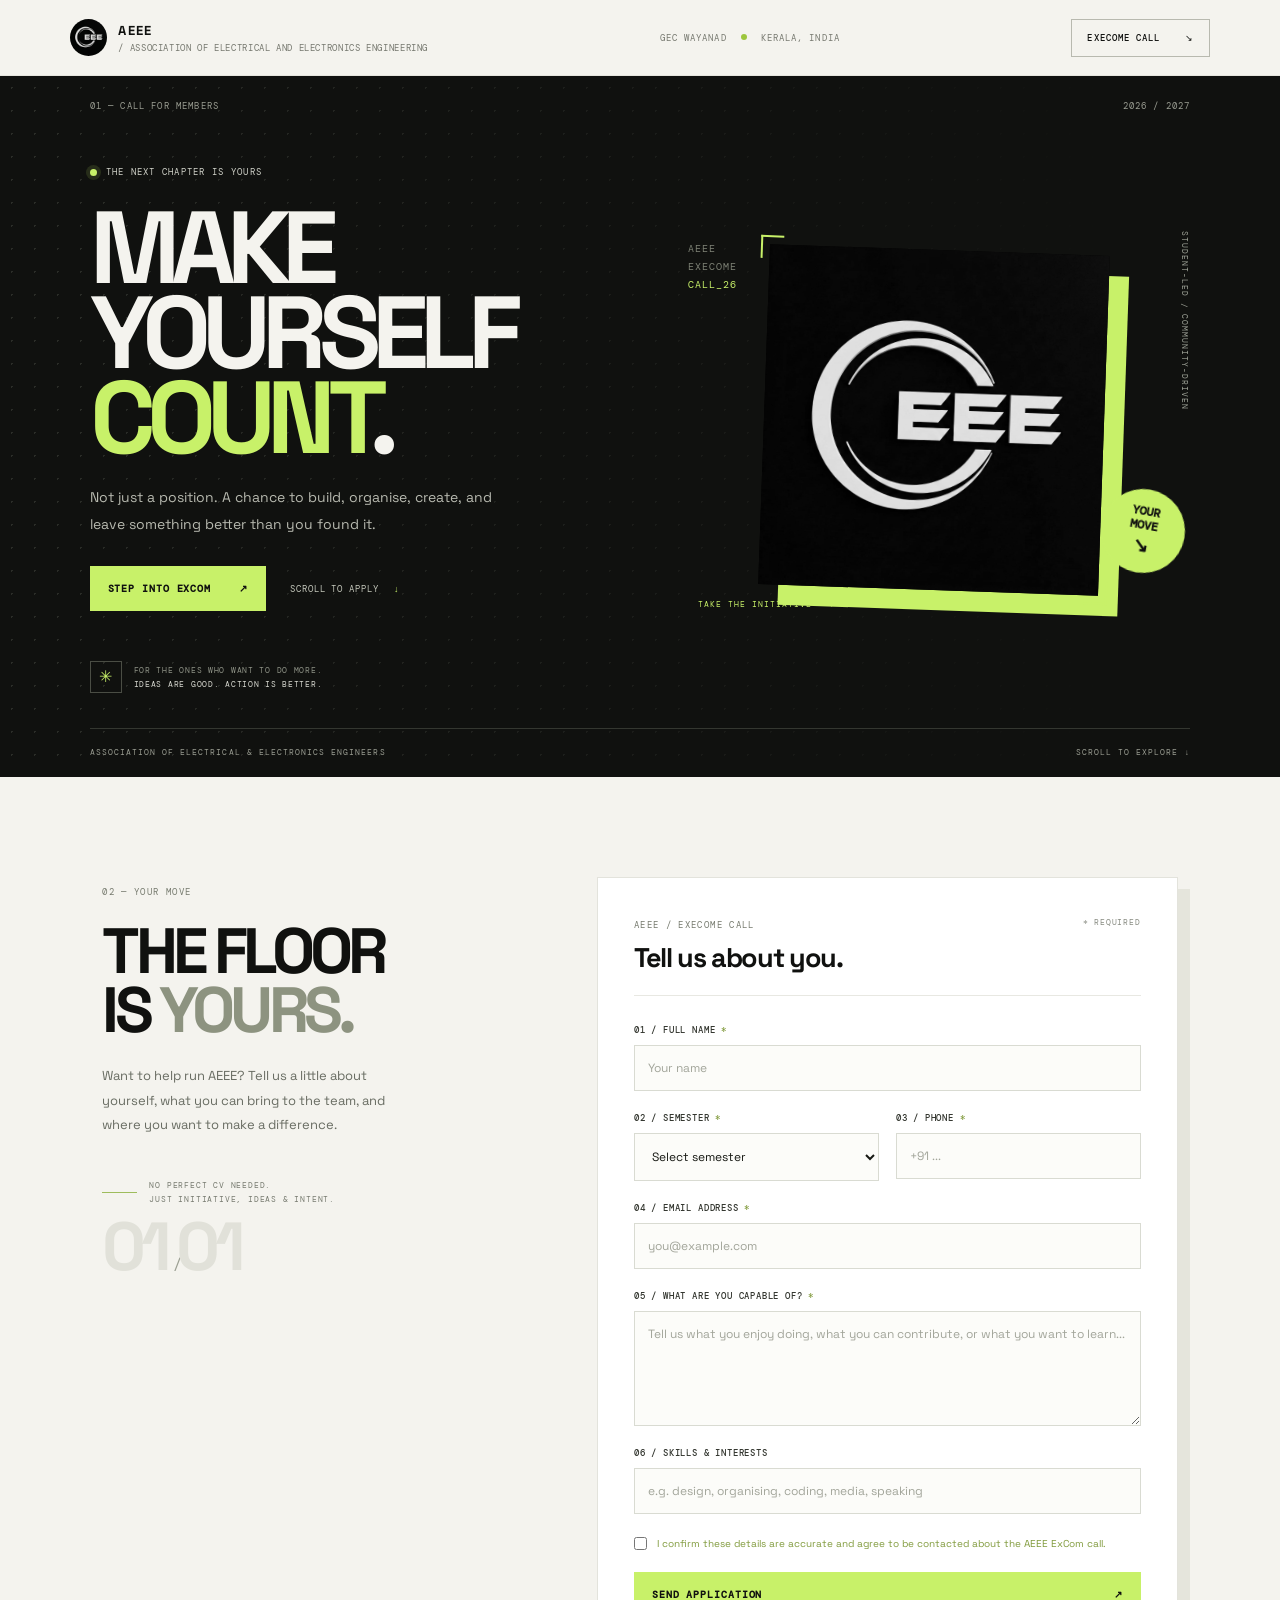
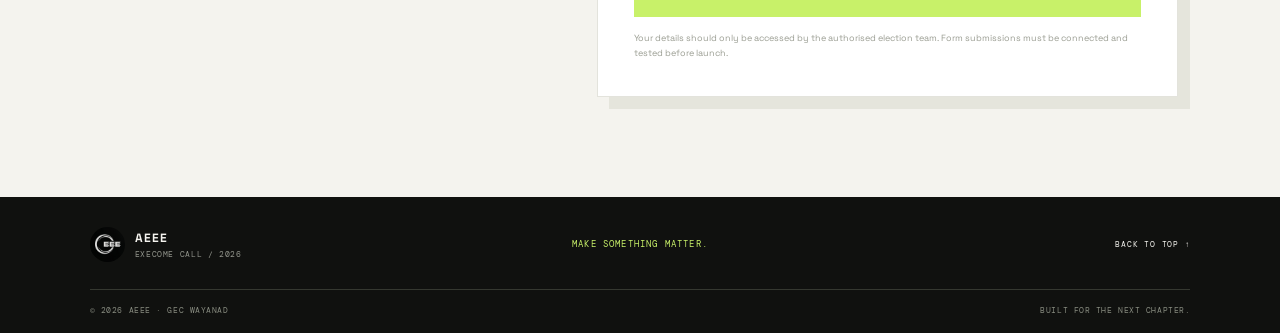
==== index.html @ 253f5965 "Update index.html" ====
<!DOCTYPE html>
<html lang="en">
<head>
  <meta charset="UTF-8">
  <meta name="viewport" content="width=device-width, initial-scale=1">
  <meta name="theme-color" content="#10110f">
  <meta name="description" content="AEEE ExCom Call — step forward, contribute, and help shape the student community.">
  <title>AEEE — Execome Call</title>
  <link rel="preconnect" href="https://fonts.googleapis.com">
  <link rel="preconnect" href="https://fonts.gstatic.com" crossorigin>
  <link href="https://fonts.googleapis.com/css2?family=DM+Mono:wght@400;500&family=Space+Grotesk:wght@400;500;600;700&display=swap" rel="stylesheet">
  <link rel="stylesheet" href="style.css">
</head>
<body>
  <header class="header">
    <a class="brand" href="#home" aria-label="AEEE home">
      <span class="brand-logo"><img src="aeee-logo.jpeg" alt="EEE association logo"></span>
      <span class="brand-name">AEEE<span> / ASSOCIATION OF ELECTRICAL AND ELECTRONICS ENGINEERING</span></span>
    </a>
    <div class="location">GEC WAYANAD <span class="location-dot"></span> KERALA, INDIA</div>
    <a class="header-link" href="#apply">EXECOME CALL <span>↘</span></a>
  </header>

  <main>
    <section class="hero" id="home">
      <div class="grid-texture"></div>
      <div class="hero-topline"><span>01 — CALL FOR MEMBERS</span><span>2026 / 2027</span></div>
      <div class="hero-layout">
        <div class="hero-copy">
          <p class="eyebrow"><span class="green-dot"></span> THE NEXT CHAPTER IS YOURS</p>
          <h1>MAKE<br>YOURSELF<br><span>COUNT<span class="period">.</span></span></h1>
          <p class="hero-description">Not just a position. A chance to build, organise, create, and leave something better than you found it.</p>
          <div class="hero-actions">
            <a class="button button-green" href="#apply">STEP INTO EXCOM <span>↗</span></a>
            <a class="scroll-link" href="#apply">SCROLL TO APPLY <span>↓</span></a>
          </div>
          <div class="hero-footnote"><span class="footnote-mark">✳</span><span>FOR THE ONES WHO WANT TO DO MORE.<br><b>IDEAS ARE GOOD. ACTION IS BETTER.</b></span></div>
        </div>
        <div class="hero-visual">
          <div class="visual-index">AEEE<br>EXECOME<br><span>CALL_26</span></div>
          <div class="logo-frame">
            <img src="aeee-logo.jpeg" alt="EEE association emblem">
            <div class="frame-corner corner-tl"></div><div class="frame-corner corner-br"></div>
          </div>
          <div class="orbit-label label-top">STUDENT-LED / COMMUNITY-DRIVEN</div>
          <div class="orbit-label label-bottom">TAKE THE INITIATIVE <span>↗</span></div>
          <div class="visual-sticker">YOUR<br>MOVE<span>↘</span></div>
        </div>
      </div>
      <div class="hero-bottomline"><span>ASSOCIATION OF ELECTRICAL & ELECTRONICS ENGINEERS</span><span>SCROLL TO EXPLORE ↓</span></div>
    </section>

    <section class="call-section" id="apply">
      <div class="form-intro">
        <p class="section-index">02 — YOUR MOVE</p>
        <h2>THE FLOOR<br>IS <span>YOURS.</span></h2>
        <p class="intro-text">Want to help run AEEE? Tell us a little about yourself, what you can bring to the team, and where you want to make a difference.</p>
        <div class="form-side-note"><span class="note-line"></span><span>NO PERFECT CV NEEDED.<br>JUST INITIATIVE, IDEAS & INTENT.</span></div>
        <div class="side-big-number">01<span>/</span>01</div>
      </div>

      <form class="application-form" id="applicationForm">
        <div class="form-header">
          <div><span class="form-kicker">AEEE / EXECOME CALL</span><h3>Tell us about you.</h3></div>
          <span class="form-required">* REQUIRED</span>
        </div>
        <label for="name">01 / FULL NAME <span>*</span></label>
        <input id="name" name="name" type="text" autocomplete="name" placeholder="Your name" maxlength="100" required>

        <div class="two-columns">
          <div>
            <label for="semester">02 / SEMESTER <span>*</span></label>
            <select id="semester" name="semester" required>
              <option value="">Select semester</option><option>S1</option><option>S3</option><option>S5</option><option>S7</option>
            </select>
          </div>
          <div>
            <label for="phone">03 / PHONE <span>*</span></label>
            <input id="phone" name="phone" type="tel" autocomplete="tel" placeholder="+91 ..." maxlength="20" required>
          </div>
        </div>

        <label for="email">04 / EMAIL ADDRESS <span>*</span></label>
        <input id="email" name="email" type="email" autocomplete="email" placeholder="you@example.com" maxlength="150" required>

        <label for="capable">05 / WHAT ARE YOU CAPABLE OF? <span>*</span></label>
        <textarea id="capable" name="capable" rows="4" maxlength="1200" placeholder="Tell us what you enjoy doing, what you can contribute, or what you want to learn..." required></textarea>

        <label for="skills">06 / SKILLS & INTERESTS</label>
        <input id="skills" name="skills" type="text" maxlength="300" placeholder="e.g. design, organising, coding, media, speaking">

        <label class="consent"><input type="checkbox" name="consent" required><span>I confirm these details are accurate and agree to be contacted about the AEEE ExCom call.</span></label>
        <button class="button button-green submit-button" type="submit">SEND APPLICATION <span>↗</span></button>
        <p class="form-status" id="formStatus" role="status" aria-live="polite"></p>
        <p class="privacy-note">Your details should only be accessed by the authorised election team. Form submissions must be connected and tested before launch.</p>
      </form>
    </section>
  </main>

  <footer class="footer">
    <a class="footer-brand" href="#home"><img src="aeee-logo.jpeg" alt=""><span>AEEE <small>EXECOME CALL / 2026</small></span></a>
    <span class="footer-message">MAKE SOMETHING MATTER.</span>
    <a class="back-top" href="#home">BACK TO TOP ↑</a>
    <div class="footer-bottom"><span>© <span id="year"></span> AEEE · GEC WAYANAD</span><span>BUILT FOR THE NEXT CHAPTER.</span></div>
  </footer>
  <script src="script.js"></script>
</body>
</html>
---- style.css ----
:root{--black:#10110f;--paper:#f4f3ee;--white:#fff;--green:#c8f169;--muted:#92958c;--line:#d8d8d0;--darkline:#343730;--font:"Space Grotesk",sans-serif;--mono:"DM Mono",monospace}*{box-sizing:border-box}html{scroll-behavior:smooth;scroll-padding-top:82px}body{margin:0;background:var(--paper);color:var(--black);font-family:var(--font);-webkit-font-smoothing:antialiased}a{color:inherit;text-decoration:none}.header{height:76px;padding:0 5.5%;display:flex;align-items:center;justify-content:space-between;background:var(--paper);border-bottom:1px solid #e6e5de;position:sticky;top:0;z-index:10}.brand{display:flex;align-items:center;gap:11px}.brand-logo{height:37px;width:37px;background:#050505;display:grid;place-items:center;overflow:hidden;border-radius:50%}.brand-logo img{width:100%;height:100%;object-fit:cover}.brand-name{font-weight:700;font-size:13px;letter-spacing:.09em}.brand-name span{font:9px var(--mono);color:#76786f;display:block;letter-spacing:.07em;margin-top:3px}.location,.header-link{font:9px var(--mono);letter-spacing:.12em}.location{color:#777970}.location-dot{display:inline-block;width:6px;height:6px;border-radius:50%;background:#9dc63d;margin:0 8px 1px}.header-link{padding:12px 15px;border:1px solid #b8b9af;font-weight:500}.header-link span{margin-left:18px}.hero{position:relative;overflow:hidden;background:var(--black);color:var(--paper);padding:24px 7% 0;min-height:690px}.grid-texture{position:absolute;inset:0;opacity:.18;pointer-events:none;background-image:radial-gradient(#a9b09e 1px,transparent 1px);background-size:23px 23px;mask-image:linear-gradient(90deg,black,transparent 88%)}.hero-topline,.hero-bottomline{position:relative;z-index:1;display:flex;justify-content:space-between;gap:20px;font:9px var(--mono);letter-spacing:.13em;color:#9a9d92}.hero-layout{max-width:1200px;margin:0 auto;display:grid;grid-template-columns:1.02fr .98fr;align-items:center;gap:5%;min-height:570px;position:relative;z-index:1}.hero-copy{padding:45px 0 35px}.eyebrow{font:9px var(--mono);letter-spacing:.14em;color:#d0d2c9;display:flex;align-items:center;gap:9px}.green-dot{width:7px;height:7px;border-radius:50%;background:var(--green);box-shadow:0 0 0 4px #c8f16920}.hero h1{font-size:clamp(58px,8vw,108px);line-height:.83;letter-spacing:-.085em;margin:27px 0 24px;font-weight:700}.hero h1>span{color:var(--green)}.period{color:var(--paper)}.hero-description{max-width:410px;color:#b7b9af;font-size:14px;line-height:1.9}.hero-actions{display:flex;align-items:center;gap:24px;flex-wrap:wrap;margin-top:29px}.button{font:700 10px var(--mono);letter-spacing:.09em;border:0;display:inline-flex;align-items:center;justify-content:space-between;gap:28px;padding:16px 18px;cursor:pointer;transition:transform .2s,background .2s}.button:hover{transform:translateY(-2px)}.button-green{background:var(--green);color:var(--black)}.button-green:hover{background:#d8ff83}.scroll-link{font:9px var(--mono);letter-spacing:.1em;color:#c4c7bb}.scroll-link span{margin-left:9px;color:var(--green)}.hero-footnote{display:flex;align-items:center;gap:12px;margin-top:50px;color:#8e9286;font:8px/1.8 var(--mono);letter-spacing:.09em}.hero-footnote b{color:#d8d9d1;font-weight:400}.footnote-mark{width:32px;height:32px;border:1px solid #4a4d44;display:grid;place-items:center;color:var(--green);font-size:16px}.hero-visual{height:450px;position:relative;display:grid;place-items:center}.logo-frame{width:min(340px,80%);aspect-ratio:1;background:#000;position:relative;box-shadow:20px 20px 0 #c8f169;transform:rotate(2deg);z-index:1}.logo-frame img{width:100%;height:100%;object-fit:cover;display:block;filter:grayscale(1)}.frame-corner{position:absolute;width:23px;height:23px;border-color:var(--green);border-style:solid}.corner-tl{top:-9px;left:-9px;border-width:2px 0 0 2px}.corner-br{bottom:-9px;right:-9px;border-width:0 2px 2px 0}.visual-index{position:absolute;left:2%;top:10%;font:10px/1.8 var(--mono);letter-spacing:.1em;color:#7d8175;z-index:2}.visual-index span{color:var(--green)}.orbit-label{position:absolute;font:8px var(--mono);letter-spacing:.12em;color:#9ca095}.label-top{top:8%;right:0;writing-mode:vertical-rl}.label-bottom{bottom:8%;left:4%;color:var(--green)}.label-bottom span{margin-left:12px}.visual-sticker{position:absolute;right:1%;bottom:16%;height:84px;width:84px;background:var(--green);color:var(--black);border-radius:50%;display:flex;flex-direction:column;align-items:center;justify-content:center;font:700 12px/1.2 var(--mono);transform:rotate(10deg);z-index:3}.visual-sticker span{font-size:19px;margin-top:3px}.hero-bottomline{padding:18px 0 20px;border-top:1px solid #343730;font-size:8px}.call-section{background:var(--paper);padding:100px 8%;display:grid;grid-template-columns:.8fr 1.2fr;gap:10%;align-items:start;position:relative}.form-intro{position:sticky;top:115px;min-height:400px}.section-index,.form-kicker{font:9px var(--mono);letter-spacing:.15em;color:#767a6e}.form-intro h2{font-size:clamp(45px,5vw,68px);line-height:.92;letter-spacing:-.075em;margin:24px 0}.form-intro h2 span{color:#8d9380}.intro-text{font-size:13px;line-height:1.9;color:#686c62;max-width:320px}.form-side-note{display:flex;gap:12px;align-items:center;margin-top:40px;font:8px/1.8 var(--mono);letter-spacing:.1em;color:#777b70}.note-line{height:1px;width:35px;background:#9ebc5c}.side-big-number{position:absolute;bottom:0;left:0;font:700 68px/.9 var(--font);letter-spacing:-.08em;color:#e1e1d9}.side-big-number span{font:15px var(--mono);color:#9ca093;margin-left:6px}.application-form{background:#fff;border:1px solid #e3e3dc;padding:34px 36px;box-shadow:12px 12px 0 #e5e5dc}.form-header{display:flex;align-items:start;justify-content:space-between;margin-bottom:28px;padding-bottom:20px;border-bottom:1px solid #e8e8e2}.form-header h3{font-size:27px;letter-spacing:-.05em;margin:7px 0 0}.form-required{font:8px var(--mono);letter-spacing:.1em;color:#878a80;margin-top:5px}.application-form label{display:block;font:9px var(--mono);letter-spacing:.09em;font-weight:500;margin:0 0 9px;color:#33362f}.application-form label>span{color:#809a3c}.application-form input:not([type=checkbox]),.application-form select,.application-form textarea{display:block;width:100%;margin:8px 0 21px;border:1px solid #d9dbd2;border-radius:0;background:#fcfcf9;color:#171914;font:12px var(--font);padding:14px 13px;outline:none;transition:border .2s,box-shadow .2s}.application-form input:focus,.application-form select:focus,.application-form textarea:focus{border-color:#8da94a;box-shadow:3px 3px 0 #dff1b2}.application-form input::placeholder,.application-form textarea::placeholder{color:#a2a59a}.application-form textarea{resize:vertical;min-height:115px}.two-columns{display:grid;grid-template-columns:1fr 1fr;gap:17px}.consent{display:flex!important;align-items:flex-start;gap:10px;font:10px/1.7 var(--font)!important;letter-spacing:0!important;color:#71756b!important;margin:3px 0 20px!important}.consent input{margin:2px 0 0;accent-color:#7e9e37}.submit-button{width:100%;margin-top:0}.form-status{font-size:12px;margin:12px 0 0}.form-status.error{color:#b42318}.form-status.success{color:#18734b}.privacy-note{font-size:9px;line-height:1.7;color:#9a9d92;margin:14px 0 0}.footer{background:#10110f;color:#f4f3ee;padding:30px 7% 18px;display:grid;grid-template-columns:1fr 1fr 1fr;align-items:center;gap:20px}.footer-brand{display:flex;align-items:center;gap:10px;font-weight:700;letter-spacing:.1em;font-size:12px}.footer-brand img{width:35px;height:35px;object-fit:cover;border-radius:50%}.footer-brand small{display:block;font:8px var(--mono);color:#92958c;letter-spacing:.08em;margin-top:3px}.footer-message{text-align:center;font:9px var(--mono);letter-spacing:.13em;color:var(--green)}.back-top{text-align:right;font:8px var(--mono);letter-spacing:.1em}.footer-bottom{grid-column:1/-1;border-top:1px solid #353830;padding-top:15px;margin-top:7px;display:flex;justify-content:space-between;font:8px var(--mono);letter-spacing:.07em;color:#888c80}
@media(max-width:850px){.hero{padding-left:5%;padding-right:5%}.hero-layout{gap:2%}.hero-side{right:5%}.call-section{padding:75px 5%;gap:5%}.application-form{padding:27px 24px}.hero h1{font-size:clamp(56px,8vw,85px)}}
@media(max-width:620px){.header{height:66px;padding:0 5%}.brand-logo{height:32px;width:32px}.brand-name{font-size:11px}.brand-name span{font-size:7px}.location{display:none}.header-link{font-size:8px;padding:10px}.hero{padding:22px 6% 0;min-height:auto}.hero-topline{font-size:8px}.hero-layout{display:flex;flex-direction:column;align-items:stretch;gap:0;min-height:auto}.hero-copy{padding:65px 0 15px}.hero h1{font-size:clamp(57px,17vw,86px);margin:25px 0 20px}.hero-description{font-size:13px;max-width:95%}.hero-actions{gap:16px}.hero-footnote{margin-top:30px}.hero-visual{height:330px;margin:10px 0 20px}.logo-frame{width:235px}.visual-index{left:4%;top:4%}.label-top{right:2%;top:4%}.label-bottom{left:4%;bottom:3%}.visual-sticker{width:70px;height:70px;right:2%;bottom:10%;font-size:10px}.hero-bottomline{font-size:7px;line-height:1.7}.hero-bottomline span:first-child{max-width:65%}.hero-bottomline span:last-child{white-space:nowrap}.call-section{display:block;padding:65px 6%}.form-intro{position:relative;top:auto;min-height:0;padding-bottom:35px}.form-intro h2{font-size:55px}.intro-text{max-width:440px}.form-side-note{margin-top:25px}.side-big-number{display:none}.application-form{padding:25px 18px;box-shadow:7px 7px 0 #e5e5dc}.form-header h3{font-size:23px}.two-columns{grid-template-columns:1fr;gap:0}.footer{padding:25px 6% 16px;grid-template-columns:1fr 1fr}.footer-message{grid-column:1/-1;grid-row:2;text-align:left}.back-top{grid-column:2;grid-row:1}.footer-bottom{flex-direction:column;gap:8px}.button{font-size:9px;gap:18px;padding:15px}}
@media(prefers-reduced-motion:reduce){html{scroll-behavior:auto}*,*::before,*::after{transition:none!important}}
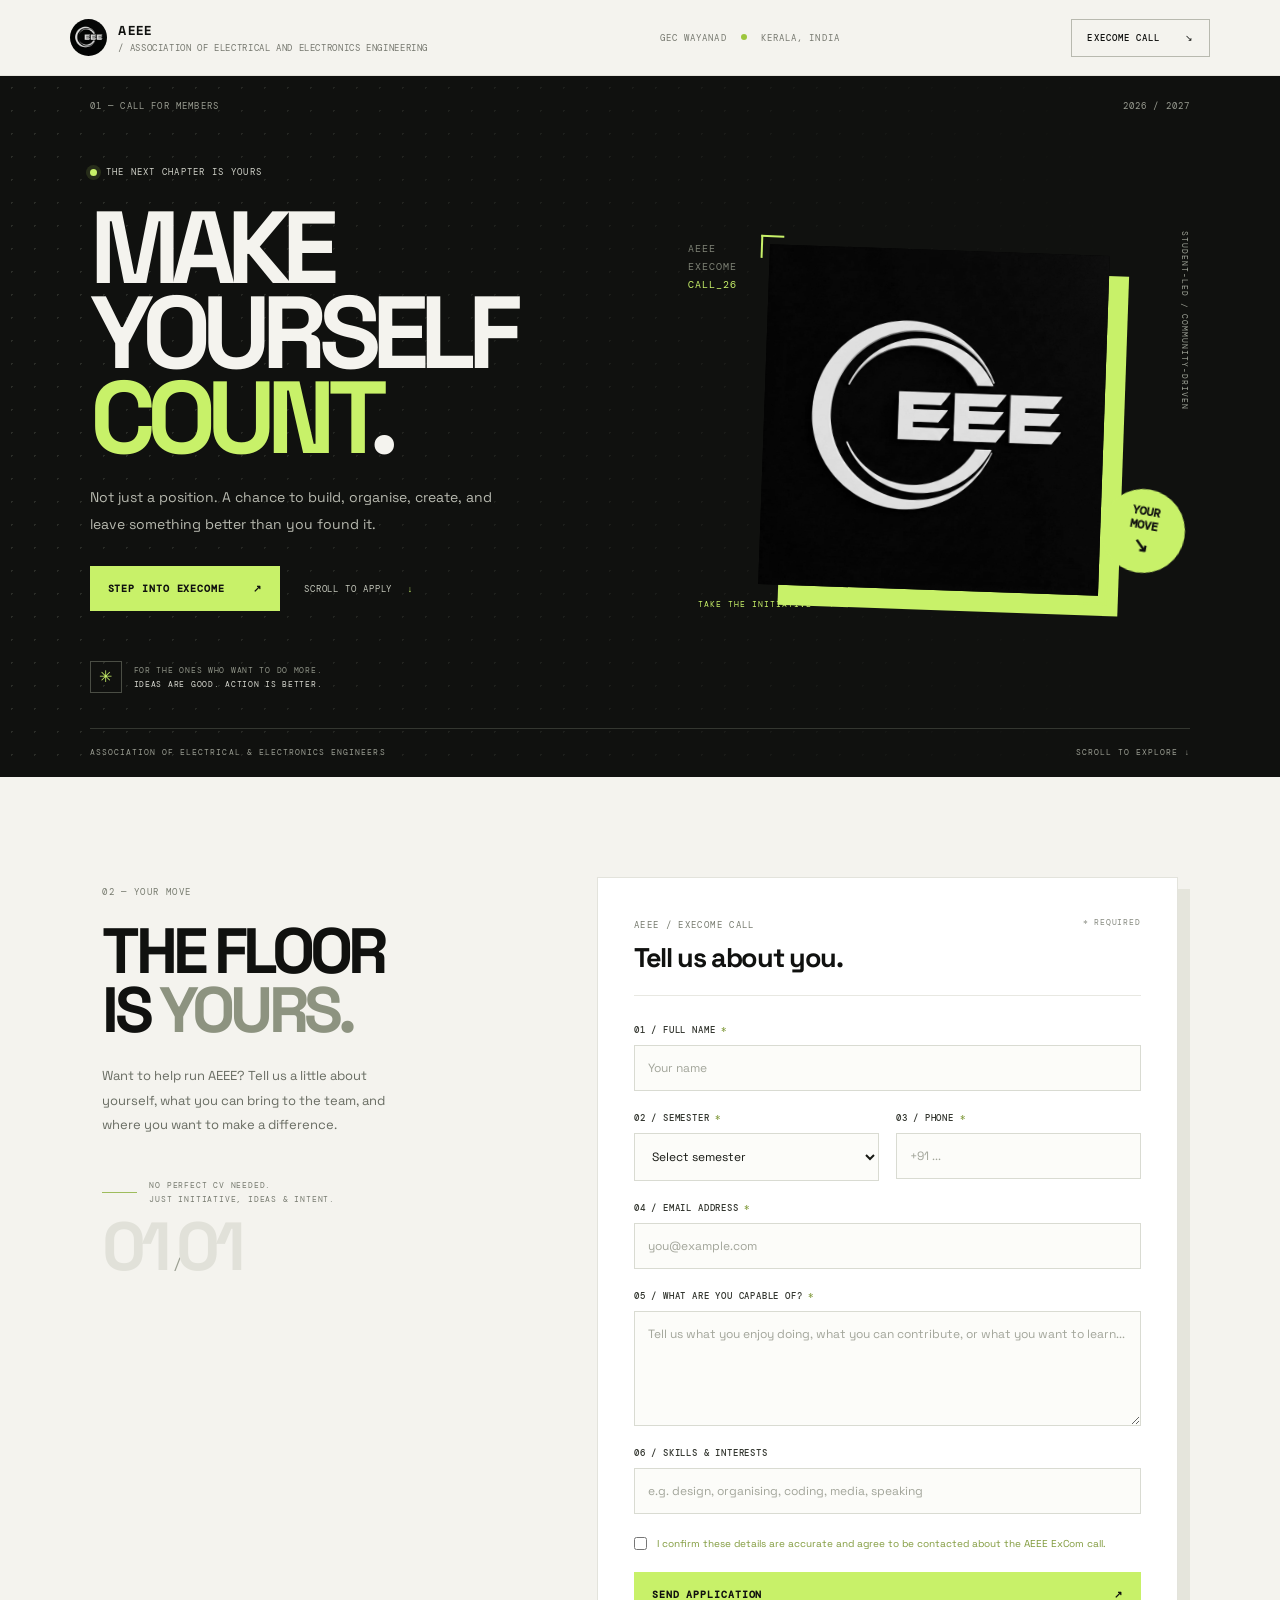
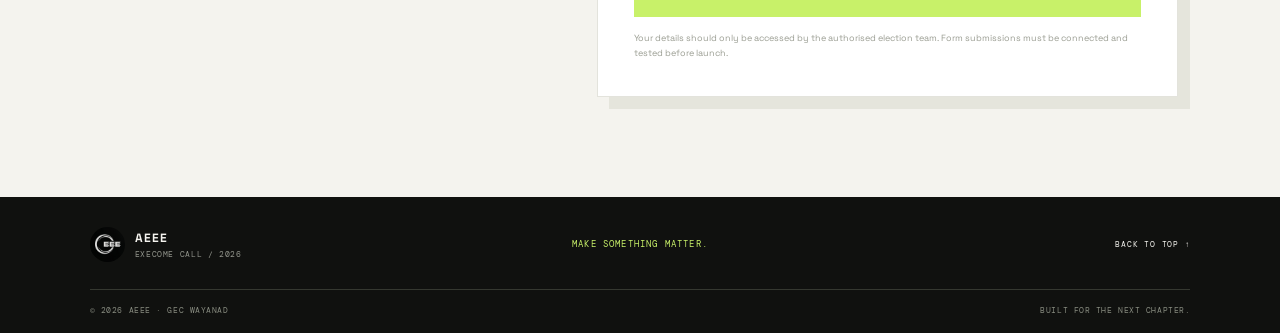
==== commit d840db68: "Update index.html" ====
--- a/index.html
+++ b/index.html
@@ -4,7 +4,7 @@
   <meta charset="UTF-8">
   <meta name="viewport" content="width=device-width, initial-scale=1">
   <meta name="theme-color" content="#10110f">
-  <meta name="description" content="AEEE ExCom Call — step forward, contribute, and help shape the student community.">
+  <meta name="description" content="AEEE Execome Call — step forward, contribute, and help shape the student community.">
   <title>AEEE — Execome Call</title>
   <link rel="preconnect" href="https://fonts.googleapis.com">
   <link rel="preconnect" href="https://fonts.gstatic.com" crossorigin>
@@ -31,7 +31,7 @@
           <h1>MAKE<br>YOURSELF<br><span>COUNT<span class="period">.</span></span></h1>
           <p class="hero-description">Not just a position. A chance to build, organise, create, and leave something better than you found it.</p>
           <div class="hero-actions">
-            <a class="button button-green" href="#apply">STEP INTO EXCOM <span>↗</span></a>
+            <a class="button button-green" href="#apply">STEP INTO EXECOME <span>↗</span></a>
             <a class="scroll-link" href="#apply">SCROLL TO APPLY <span>↓</span></a>
           </div>
           <div class="hero-footnote"><span class="footnote-mark">✳</span><span>FOR THE ONES WHO WANT TO DO MORE.<br><b>IDEAS ARE GOOD. ACTION IS BETTER.</b></span></div>
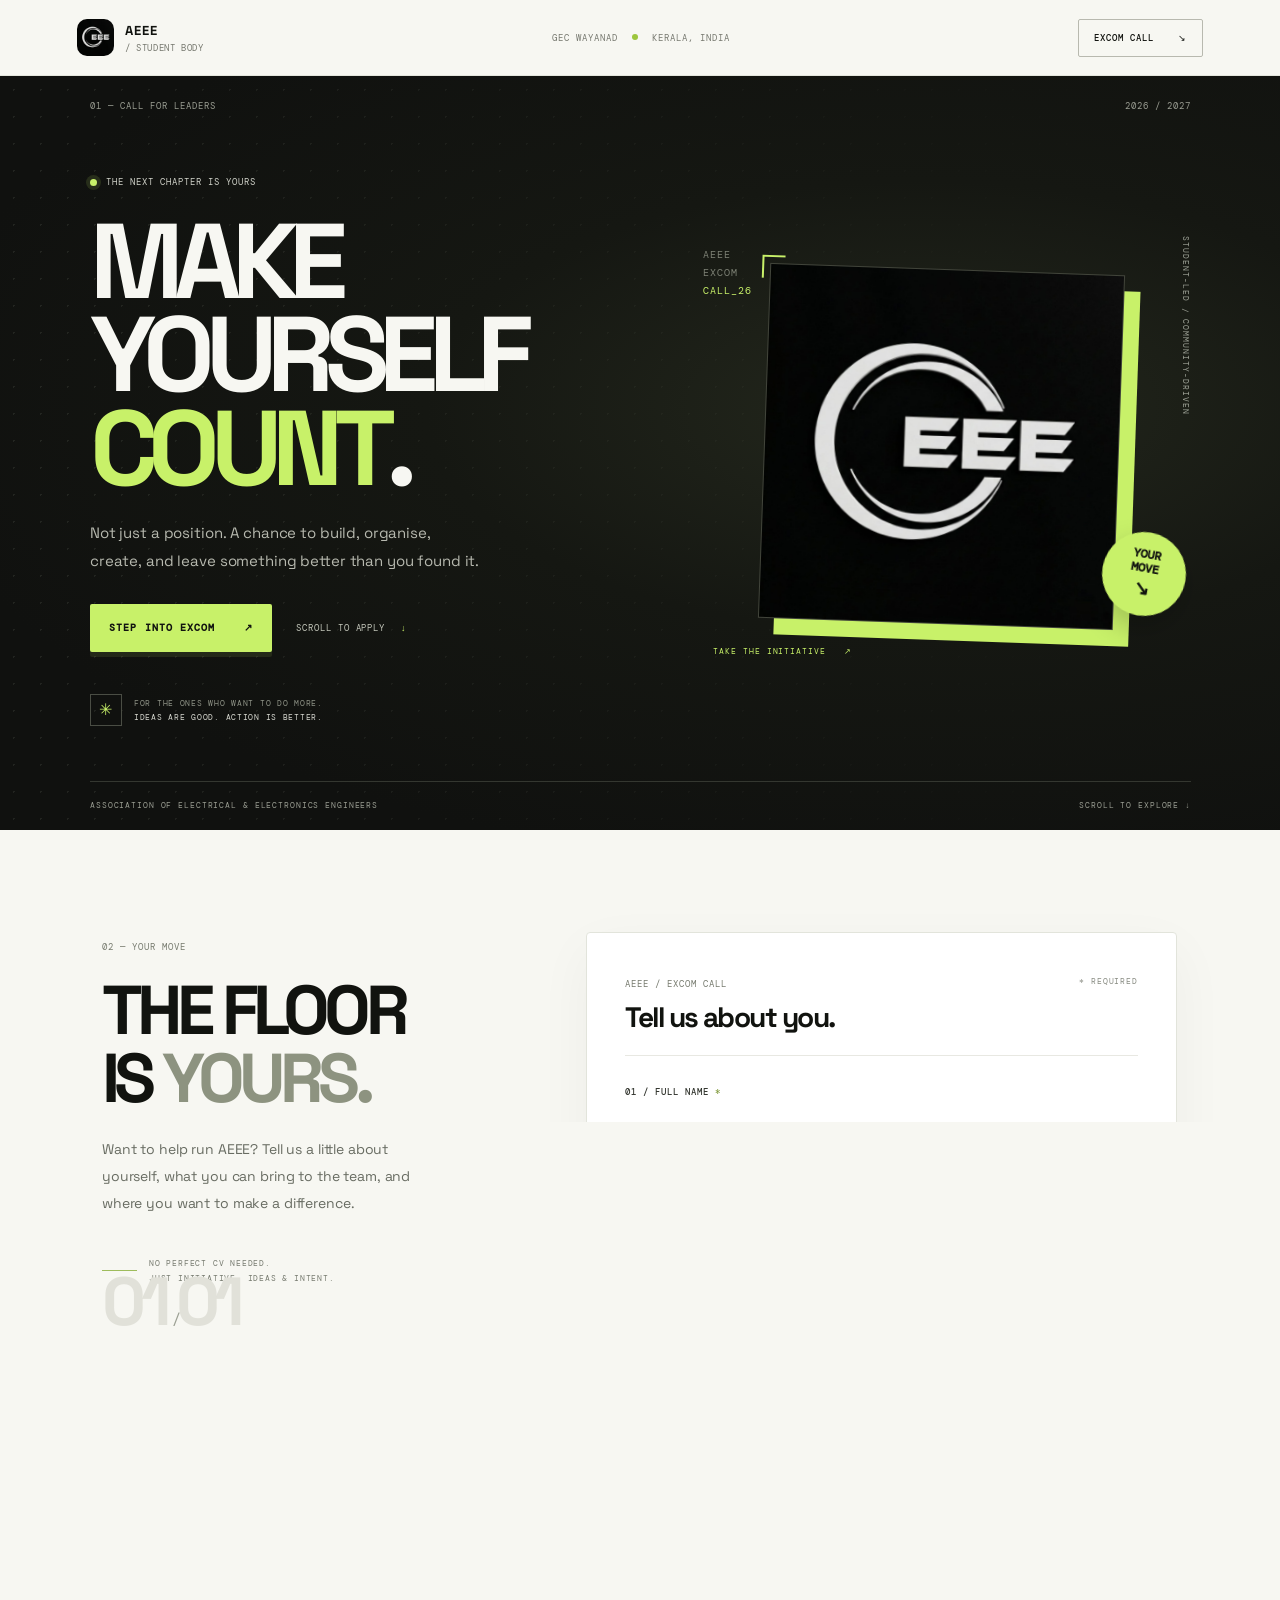
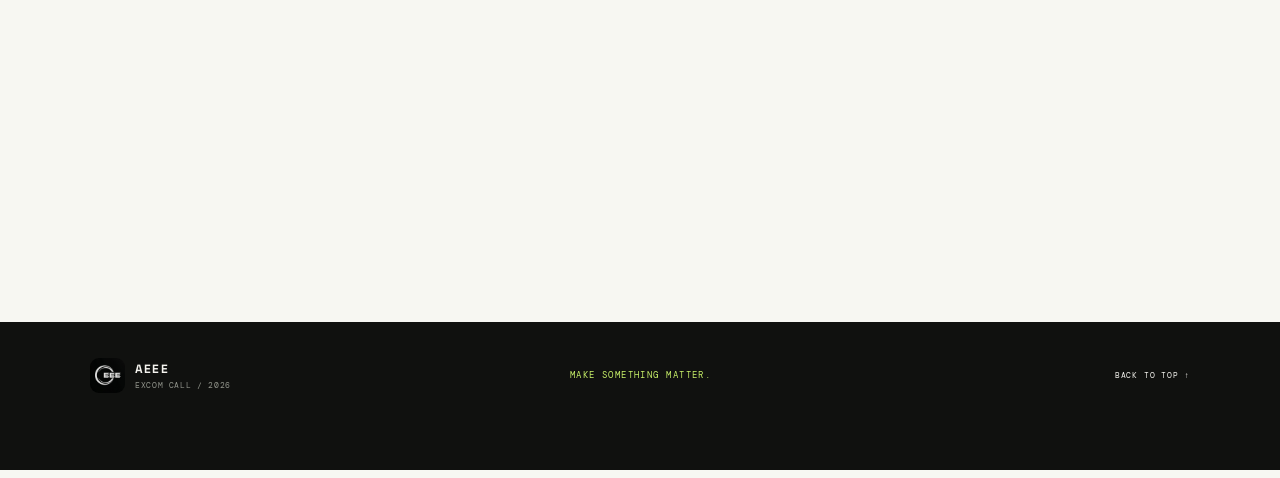
==== commit a823fb99: "Add files via upload" ====
--- a/index.html
+++ b/index.html
@@ -4,8 +4,8 @@
   <meta charset="UTF-8">
   <meta name="viewport" content="width=device-width, initial-scale=1">
   <meta name="theme-color" content="#10110f">
-  <meta name="description" content="AEEE Execome Call — step forward, contribute, and help shape the student community.">
-  <title>AEEE — Execome Call</title>
+  <meta name="description" content="AEEE ExCom Call — step forward, contribute, and help shape the student community.">
+  <title>AEEE — ExCom Call</title>
   <link rel="preconnect" href="https://fonts.googleapis.com">
   <link rel="preconnect" href="https://fonts.gstatic.com" crossorigin>
   <link href="https://fonts.googleapis.com/css2?family=DM+Mono:wght@400;500&family=Space+Grotesk:wght@400;500;600;700&display=swap" rel="stylesheet">
@@ -15,29 +15,29 @@
   <header class="header">
     <a class="brand" href="#home" aria-label="AEEE home">
       <span class="brand-logo"><img src="aeee-logo.jpeg" alt="EEE association logo"></span>
-      <span class="brand-name">AEEE<span> / ASSOCIATION OF ELECTRICAL AND ELECTRONICS ENGINEERING</span></span>
+      <span class="brand-name">AEEE<span> / STUDENT BODY</span></span>
     </a>
     <div class="location">GEC WAYANAD <span class="location-dot"></span> KERALA, INDIA</div>
-    <a class="header-link" href="#apply">EXECOME CALL <span>↘</span></a>
+    <a class="header-link" href="#apply">EXCOM CALL <span>↘</span></a>
   </header>
 
   <main>
     <section class="hero" id="home">
       <div class="grid-texture"></div>
-      <div class="hero-topline"><span>01 — CALL FOR MEMBERS</span><span>2026 / 2027</span></div>
+      <div class="hero-topline"><span>01 — CALL FOR LEADERS</span><span>2026 / 2027</span></div>
       <div class="hero-layout">
         <div class="hero-copy">
           <p class="eyebrow"><span class="green-dot"></span> THE NEXT CHAPTER IS YOURS</p>
           <h1>MAKE<br>YOURSELF<br><span>COUNT<span class="period">.</span></span></h1>
           <p class="hero-description">Not just a position. A chance to build, organise, create, and leave something better than you found it.</p>
           <div class="hero-actions">
-            <a class="button button-green" href="#apply">STEP INTO EXECOME <span>↗</span></a>
+            <a class="button button-green" href="#apply">STEP INTO EXCOM <span>↗</span></a>
             <a class="scroll-link" href="#apply">SCROLL TO APPLY <span>↓</span></a>
           </div>
           <div class="hero-footnote"><span class="footnote-mark">✳</span><span>FOR THE ONES WHO WANT TO DO MORE.<br><b>IDEAS ARE GOOD. ACTION IS BETTER.</b></span></div>
         </div>
         <div class="hero-visual">
-          <div class="visual-index">AEEE<br>EXECOME<br><span>CALL_26</span></div>
+          <div class="visual-index">AEEE<br>EXCOM<br><span>CALL_26</span></div>
           <div class="logo-frame">
             <img src="aeee-logo.jpeg" alt="EEE association emblem">
             <div class="frame-corner corner-tl"></div><div class="frame-corner corner-br"></div>
@@ -59,9 +59,9 @@
         <div class="side-big-number">01<span>/</span>01</div>
       </div>
 
-      <form class="application-form" id="applicationForm">
+      <form class="application-form" id="applicationForm" action="https://formspree.io/f/myekapvb" method="POST">
         <div class="form-header">
-          <div><span class="form-kicker">AEEE / EXECOME CALL</span><h3>Tell us about you.</h3></div>
+          <div><span class="form-kicker">AEEE / EXCOM CALL</span><h3>Tell us about you.</h3></div>
           <span class="form-required">* REQUIRED</span>
         </div>
         <label for="name">01 / FULL NAME <span>*</span></label>
@@ -98,7 +98,7 @@
   </main>
 
   <footer class="footer">
-    <a class="footer-brand" href="#home"><img src="aeee-logo.jpeg" alt=""><span>AEEE <small>EXECOME CALL / 2026</small></span></a>
+    <a class="footer-brand" href="#home"><img src="aeee-logo.jpeg" alt=""><span>AEEE <small>EXCOM CALL / 2026</small></span></a>
     <span class="footer-message">MAKE SOMETHING MATTER.</span>
     <a class="back-top" href="#home">BACK TO TOP ↑</a>
     <div class="footer-bottom"><span>© <span id="year"></span> AEEE · GEC WAYANAD</span><span>BUILT FOR THE NEXT CHAPTER.</span></div>
--- a/style.css
+++ b/style.css
@@ -2,3 +2,61 @@
 @media(max-width:850px){.hero{padding-left:5%;padding-right:5%}.hero-layout{gap:2%}.hero-side{right:5%}.call-section{padding:75px 5%;gap:5%}.application-form{padding:27px 24px}.hero h1{font-size:clamp(56px,8vw,85px)}}
 @media(max-width:620px){.header{height:66px;padding:0 5%}.brand-logo{height:32px;width:32px}.brand-name{font-size:11px}.brand-name span{font-size:7px}.location{display:none}.header-link{font-size:8px;padding:10px}.hero{padding:22px 6% 0;min-height:auto}.hero-topline{font-size:8px}.hero-layout{display:flex;flex-direction:column;align-items:stretch;gap:0;min-height:auto}.hero-copy{padding:65px 0 15px}.hero h1{font-size:clamp(57px,17vw,86px);margin:25px 0 20px}.hero-description{font-size:13px;max-width:95%}.hero-actions{gap:16px}.hero-footnote{margin-top:30px}.hero-visual{height:330px;margin:10px 0 20px}.logo-frame{width:235px}.visual-index{left:4%;top:4%}.label-top{right:2%;top:4%}.label-bottom{left:4%;bottom:3%}.visual-sticker{width:70px;height:70px;right:2%;bottom:10%;font-size:10px}.hero-bottomline{font-size:7px;line-height:1.7}.hero-bottomline span:first-child{max-width:65%}.hero-bottomline span:last-child{white-space:nowrap}.call-section{display:block;padding:65px 6%}.form-intro{position:relative;top:auto;min-height:0;padding-bottom:35px}.form-intro h2{font-size:55px}.intro-text{max-width:440px}.form-side-note{margin-top:25px}.side-big-number{display:none}.application-form{padding:25px 18px;box-shadow:7px 7px 0 #e5e5dc}.form-header h3{font-size:23px}.two-columns{grid-template-columns:1fr;gap:0}.footer{padding:25px 6% 16px;grid-template-columns:1fr 1fr}.footer-message{grid-column:1/-1;grid-row:2;text-align:left}.back-top{grid-column:2;grid-row:1}.footer-bottom{flex-direction:column;gap:8px}.button{font-size:9px;gap:18px;padding:15px}}
 @media(prefers-reduced-motion:reduce){html{scroll-behavior:auto}*,*::before,*::after{transition:none!important}}
+
+
+/* Scroll-reveal motion: elements gently rise into view as the page is explored. */
+.js-motion [data-reveal]{opacity:0;transform:translate3d(0,28px,0);transition:opacity .75s cubic-bezier(.2,.7,.2,1),transform .75s cubic-bezier(.2,.7,.2,1);transition-delay:var(--reveal-delay,0ms);will-change:opacity,transform}
+.js-motion [data-reveal="left"]{transform:translate3d(-30px,0,0)}
+.js-motion [data-reveal="right"]{transform:translate3d(30px,0,0)}
+.js-motion [data-reveal].is-visible{opacity:1;transform:translate3d(0,0,0)}
+.hero h1 span{display:inline-block;animation:hero-pop .8s cubic-bezier(.18,.8,.25,1) .2s both}
+.logo-frame{animation:logo-arrive 1s cubic-bezier(.18,.8,.25,1) .25s both}
+.visual-sticker{animation:sticker-arrive .7s cubic-bezier(.18,.8,.25,1) .7s both}
+@keyframes hero-pop{from{opacity:0;transform:translateY(24px) scale(.96)}to{opacity:1;transform:translateY(0) scale(1)}}
+@keyframes logo-arrive{from{opacity:0;transform:translateY(22px) rotate(-4deg) scale(.94)}to{opacity:1;transform:translateY(0) rotate(2deg) scale(1)}}
+@keyframes sticker-arrive{from{opacity:0;transform:translateY(15px) rotate(-8deg) scale(.7)}to{opacity:1;transform:translateY(0) rotate(10deg) scale(1)}}
+@media(prefers-reduced-motion:reduce){.js-motion [data-reveal],.hero h1 span,.logo-frame,.visual-sticker{opacity:1!important;transform:none!important;animation:none!important;transition:none!important;will-change:auto}}
+
+
+/* Professional refinement: calmer spacing, stronger hierarchy, polished controls. */
+:root{--black:#11130f;--paper:#f7f7f2;--white:#fff;--green:#c8f169;--muted:#73776d;--line:#e2e4db;--darkline:#30342b}
+body{background:var(--paper);letter-spacing:-.008em}
+.header{padding-inline:clamp(20px,6vw,88px);backdrop-filter:blur(14px);background:rgba(247,247,242,.94);border-bottom-color:#e4e6dd}
+.brand-logo{border-radius:10px}
+.header-link{border-radius:2px;transition:background .2s,color .2s,border-color .2s}
+.header-link:hover{background:var(--black);color:var(--paper);border-color:var(--black)}
+.hero{padding-inline:clamp(22px,7vw,104px);background:radial-gradient(ellipse at 72% 44%,#24281d 0%,#151712 38%,#10110f 78%)}
+.grid-texture{opacity:.12;background-size:27px 27px}
+.hero-layout{max-width:1260px;grid-template-columns:minmax(0,1.04fr) minmax(320px,.96fr);gap:clamp(30px,5vw,80px);min-height:590px}
+.hero h1{font-size:clamp(64px,8.3vw,112px);line-height:.88;letter-spacing:-.09em}
+.eyebrow,.hero-topline,.hero-bottomline,.location,.header-link,.scroll-link,.button,.section-index,.form-kicker,.form-required,.application-form label,.footer-bottom{letter-spacing:.11em}
+.hero-description{font-size:15px;line-height:1.85;max-width:390px}
+.button{min-height:48px;border-radius:2px;padding:16px 19px}
+.button-green{box-shadow:0 5px 0 rgba(200,241,105,.1)}
+.button-green:hover{box-shadow:0 8px 22px #c8f16922}
+.hero-visual{min-height:450px}
+.logo-frame{width:min(355px,78%);box-shadow:16px 16px 0 var(--green);transform:rotate(0deg);border:1px solid #41443a}
+.logo-frame img{filter:none;object-fit:cover}
+.orbit-label{font-size:8px}
+.visual-sticker{box-shadow:0 12px 28px #0003}
+.call-section{padding:clamp(72px,8vw,118px) clamp(22px,8vw,120px);gap:clamp(35px,7vw,100px);max-width:1600px;margin:0 auto}
+.form-intro h2{font-size:clamp(50px,5.4vw,72px);line-height:.98;letter-spacing:-.08em}
+.intro-text{font-size:14px;line-height:1.9}
+.application-form{border:1px solid #e2e4db;box-shadow:0 18px 55px #20251a0b;padding:clamp(24px,3vw,42px);border-radius:4px}
+.form-header{margin-bottom:30px}
+.form-header h3{font-size:clamp(24px,2.2vw,31px);letter-spacing:-.055em}
+.application-form input:not([type=checkbox]),.application-form select,.application-form textarea{border-radius:3px;background:#fbfbf8;padding:15px 14px;min-height:48px;border-color:#dfe1d8;font-size:13px}
+.application-form input:focus,.application-form select:focus,.application-form textarea:focus{border-color:#91b345;box-shadow:0 0 0 3px #c8f16944}
+.application-form textarea{min-height:125px}
+.consent{font-size:11px!important;line-height:1.7!important;letter-spacing:0!important}
+.submit-button{min-height:54px;border-radius:3px}
+.form-status{line-height:1.6;font-size:13px}
+.privacy-note{font-size:10px;line-height:1.75;color:#777b71}
+.footer{padding:36px clamp(22px,7vw,104px) 20px;gap:24px}
+.footer-brand img{border-radius:9px}
+.footer-message{letter-spacing:.16em}
+.back-top{padding:10px 0}
+:focus-visible{outline:3px solid #8da94a;outline-offset:3px}
+@media(min-width:1100px){.hero-copy{padding-block:55px}.hero-footnote{margin-top:42px}.hero-visual{height:500px}}
+@media(max-width:850px){.hero-layout{grid-template-columns:minmax(0,1fr) minmax(260px,.8fr);gap:25px}.hero h1{font-size:clamp(58px,8.2vw,86px)}.call-section{gap:35px}}
+@media(max-width:620px){.hero{background:radial-gradient(ellipse at 75% 62%,#25291e 0%,#151712 42%,#10110f 82%)}.hero-layout{display:flex}.hero-copy{padding-top:54px}.hero h1{font-size:clamp(58px,16.5vw,82px)}.hero-visual{height:310px;min-height:310px}.logo-frame{width:225px;box-shadow:10px 10px 0 var(--green)}.application-form{padding:24px 17px;box-shadow:0 12px 32px #20251a0b}.call-section{padding-top:66px;padding-bottom:72px}.footer{gap:18px}}
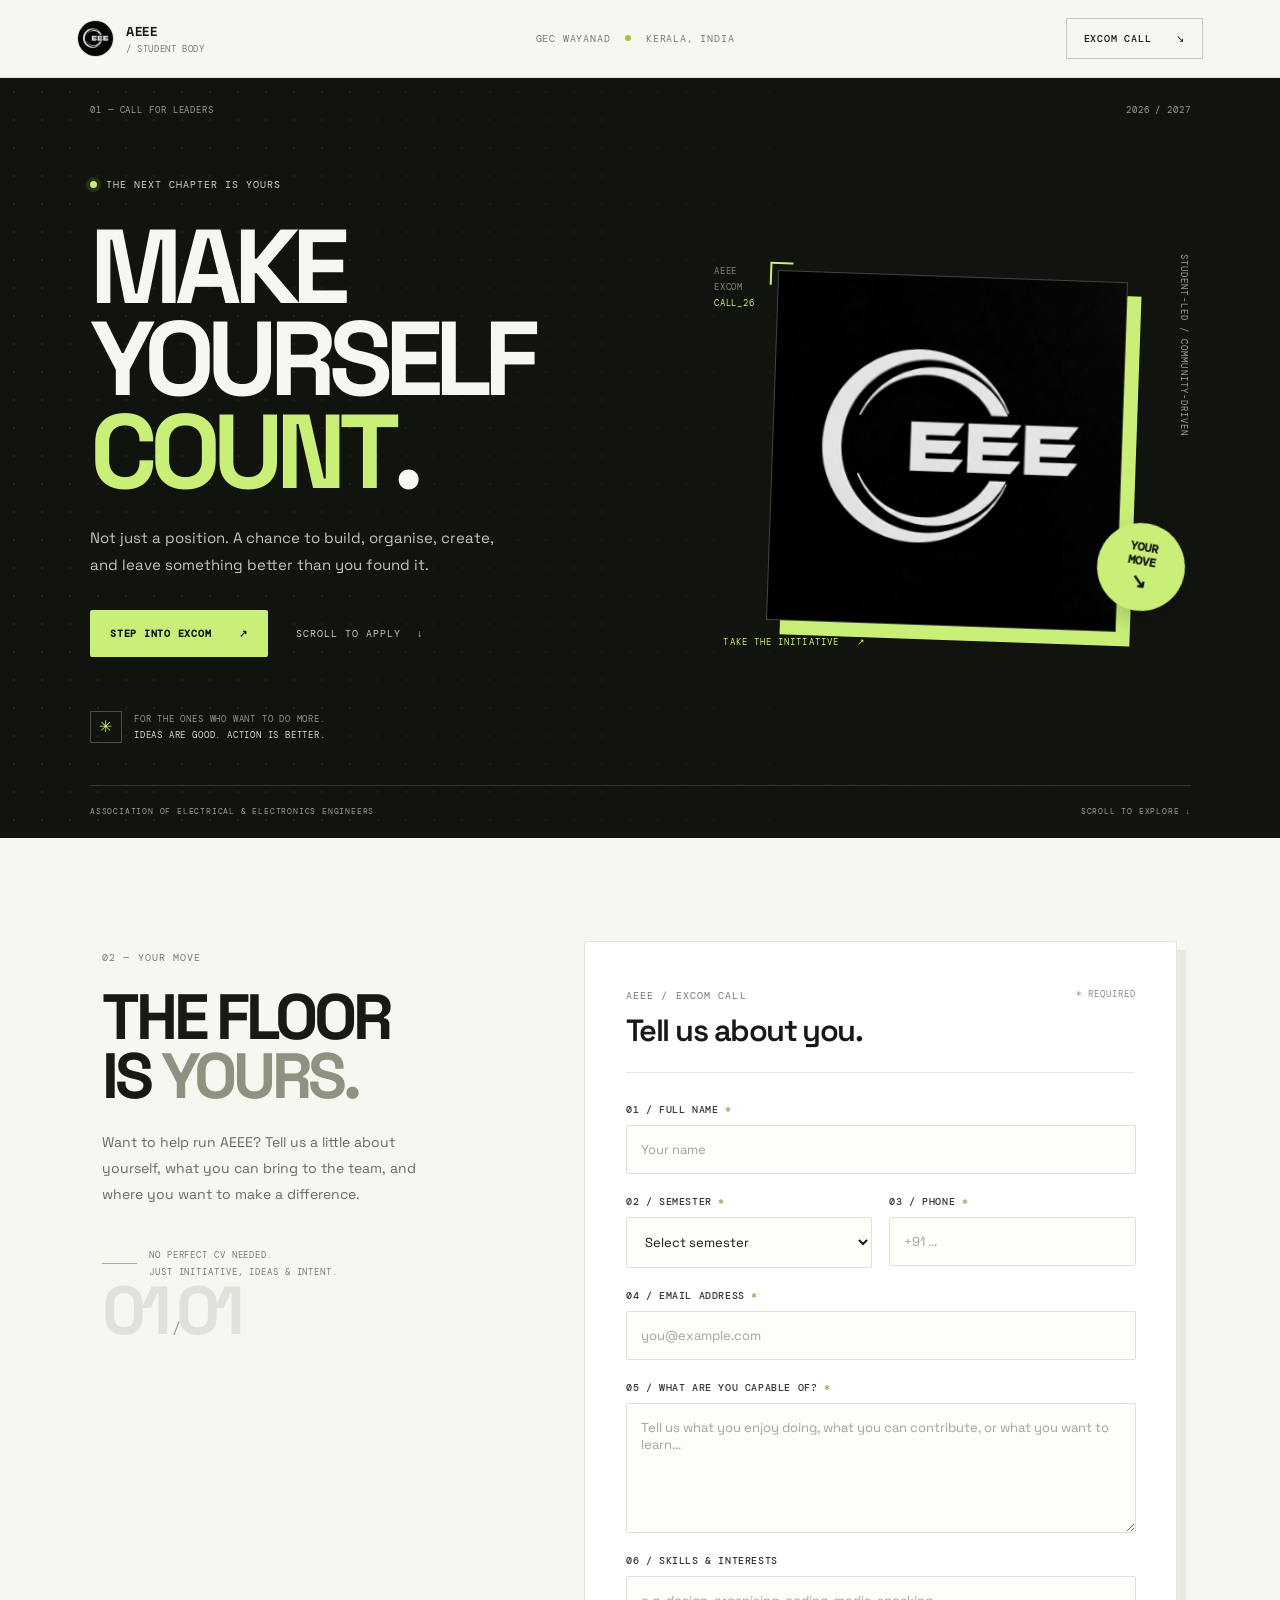
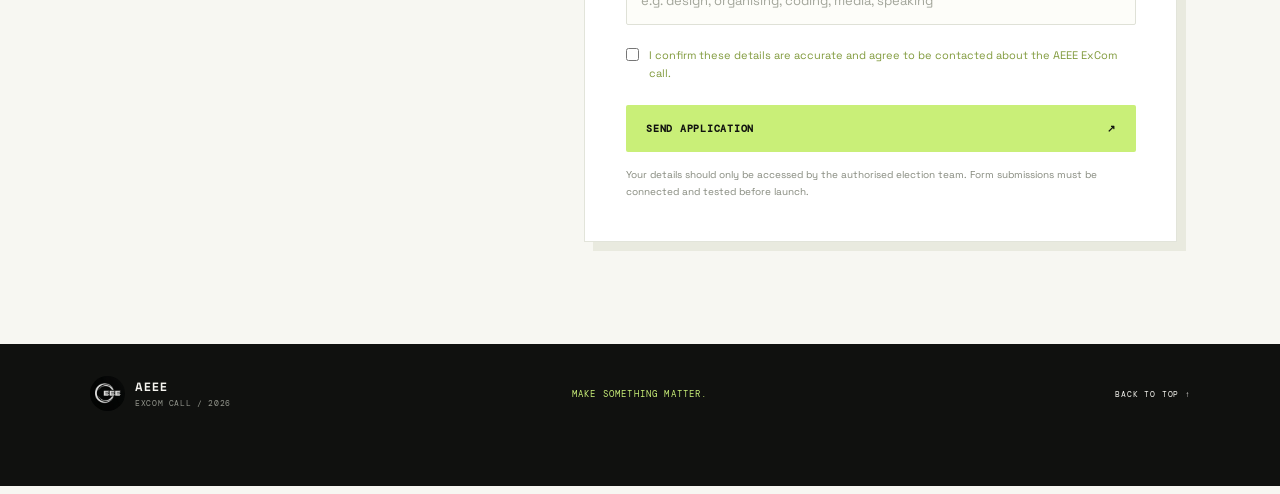
==== commit 75697beb: "Add files via upload" ====
--- a/index.html
+++ b/index.html
@@ -4,7 +4,7 @@
   <meta charset="UTF-8">
   <meta name="viewport" content="width=device-width, initial-scale=1">
   <meta name="theme-color" content="#10110f">
-  <meta name="description" content="AEEE ExCom Call — step forward, contribute, and help shape the student community.">
+  <meta name="description" content="AEEE ExCom Call 2026–2027 at Government Engineering College Wayanad. Apply to contribute, organise, and help shape the student community.">
   <title>AEEE — ExCom Call</title>
   <link rel="preconnect" href="https://fonts.googleapis.com">
   <link rel="preconnect" href="https://fonts.gstatic.com" crossorigin>
--- a/style.css
+++ b/style.css
@@ -18,45 +18,89 @@
 @media(prefers-reduced-motion:reduce){.js-motion [data-reveal],.hero h1 span,.logo-frame,.visual-sticker{opacity:1!important;transform:none!important;animation:none!important;transition:none!important;will-change:auto}}
 
 
-/* Professional refinement: calmer spacing, stronger hierarchy, polished controls. */
-:root{--black:#11130f;--paper:#f7f7f2;--white:#fff;--green:#c8f169;--muted:#73776d;--line:#e2e4db;--darkline:#30342b}
-body{background:var(--paper);letter-spacing:-.008em}
-.header{padding-inline:clamp(20px,6vw,88px);backdrop-filter:blur(14px);background:rgba(247,247,242,.94);border-bottom-color:#e4e6dd}
-.brand-logo{border-radius:10px}
-.header-link{border-radius:2px;transition:background .2s,color .2s,border-color .2s}
-.header-link:hover{background:var(--black);color:var(--paper);border-color:var(--black)}
-.hero{padding-inline:clamp(22px,7vw,104px);background:radial-gradient(ellipse at 72% 44%,#24281d 0%,#151712 38%,#10110f 78%)}
-.grid-texture{opacity:.12;background-size:27px 27px}
-.hero-layout{max-width:1260px;grid-template-columns:minmax(0,1.04fr) minmax(320px,.96fr);gap:clamp(30px,5vw,80px);min-height:590px}
-.hero h1{font-size:clamp(64px,8.3vw,112px);line-height:.88;letter-spacing:-.09em}
-.eyebrow,.hero-topline,.hero-bottomline,.location,.header-link,.scroll-link,.button,.section-index,.form-kicker,.form-required,.application-form label,.footer-bottom{letter-spacing:.11em}
-.hero-description{font-size:15px;line-height:1.85;max-width:390px}
-.button{min-height:48px;border-radius:2px;padding:16px 19px}
-.button-green{box-shadow:0 5px 0 rgba(200,241,105,.1)}
-.button-green:hover{box-shadow:0 8px 22px #c8f16922}
-.hero-visual{min-height:450px}
-.logo-frame{width:min(355px,78%);box-shadow:16px 16px 0 var(--green);transform:rotate(0deg);border:1px solid #41443a}
-.logo-frame img{filter:none;object-fit:cover}
-.orbit-label{font-size:8px}
-.visual-sticker{box-shadow:0 12px 28px #0003}
-.call-section{padding:clamp(72px,8vw,118px) clamp(22px,8vw,120px);gap:clamp(35px,7vw,100px);max-width:1600px;margin:0 auto}
-.form-intro h2{font-size:clamp(50px,5.4vw,72px);line-height:.98;letter-spacing:-.08em}
-.intro-text{font-size:14px;line-height:1.9}
-.application-form{border:1px solid #e2e4db;box-shadow:0 18px 55px #20251a0b;padding:clamp(24px,3vw,42px);border-radius:4px}
-.form-header{margin-bottom:30px}
-.form-header h3{font-size:clamp(24px,2.2vw,31px);letter-spacing:-.055em}
-.application-form input:not([type=checkbox]),.application-form select,.application-form textarea{border-radius:3px;background:#fbfbf8;padding:15px 14px;min-height:48px;border-color:#dfe1d8;font-size:13px}
-.application-form input:focus,.application-form select:focus,.application-form textarea:focus{border-color:#91b345;box-shadow:0 0 0 3px #c8f16944}
-.application-form textarea{min-height:125px}
-.consent{font-size:11px!important;line-height:1.7!important;letter-spacing:0!important}
-.submit-button{min-height:54px;border-radius:3px}
-.form-status{line-height:1.6;font-size:13px}
-.privacy-note{font-size:10px;line-height:1.75;color:#777b71}
-.footer{padding:36px clamp(22px,7vw,104px) 20px;gap:24px}
-.footer-brand img{border-radius:9px}
-.footer-message{letter-spacing:.16em}
-.back-top{padding:10px 0}
-:focus-visible{outline:3px solid #8da94a;outline-offset:3px}
-@media(min-width:1100px){.hero-copy{padding-block:55px}.hero-footnote{margin-top:42px}.hero-visual{height:500px}}
-@media(max-width:850px){.hero-layout{grid-template-columns:minmax(0,1fr) minmax(260px,.8fr);gap:25px}.hero h1{font-size:clamp(58px,8.2vw,86px)}.call-section{gap:35px}}
-@media(max-width:620px){.hero{background:radial-gradient(ellipse at 75% 62%,#25291e 0%,#151712 42%,#10110f 82%)}.hero-layout{display:flex}.hero-copy{padding-top:54px}.hero h1{font-size:clamp(58px,16.5vw,82px)}.hero-visual{height:310px;min-height:310px}.logo-frame{width:225px;box-shadow:10px 10px 0 var(--green)}.application-form{padding:24px 17px;box-shadow:0 12px 32px #20251a0b}.call-section{padding-top:66px;padding-bottom:72px}.footer{gap:18px}}
+/* Professional refinement layer — retains the existing layout, scroll reveals, and form. */
+:root {
+  --black: #11130f;
+  --paper: #f7f7f2;
+  --white: #ffffff;
+  --green: #c9ef78;
+  --muted: #777c70;
+  --line: #e1e3d9;
+  --darkline: #2d3128;
+}
+html { scroll-behavior: smooth; scroll-padding-top: 88px; }
+body { background: var(--paper); color: #171914; }
+.header {
+  height: 78px; padding: 0 clamp(22px, 6vw, 92px);
+  background: rgba(247,247,242,.96); backdrop-filter: blur(14px);
+  border-bottom: 1px solid #e4e5dc;
+}
+.brand { gap: 12px; }
+.brand-logo { border-radius: 50%; border: 1px solid #d7d9ce; }
+.brand-name { letter-spacing: .06em; }
+.location, .header-link { font-size: 10px; letter-spacing: .08em; }
+.header-link { border: 1px solid #c6cabc; padding: 13px 17px; transition: background .2s, border-color .2s; }
+.header-link:hover { background: var(--green); border-color: var(--green); }
+.hero { padding: 26px clamp(22px, 7vw, 105px) 0; min-height: 700px; }
+.grid-texture { opacity: .12; background-size: 28px 28px; }
+.hero-topline, .hero-bottomline { letter-spacing: .1em; }
+.hero-layout { max-width: 1240px; grid-template-columns: 1.05fr .95fr; gap: 7%; min-height: 585px; }
+.hero-copy { padding: 52px 0 42px; }
+.eyebrow { letter-spacing: .1em; font-size: 10px; }
+.hero h1 { font-size: clamp(64px, 8.2vw, 112px); line-height: .88; letter-spacing: -.075em; margin: 30px 0 26px; }
+.hero-description { max-width: 430px; font-size: 15px; line-height: 1.8; color: #c3c6bc; }
+.hero-actions { gap: 28px; margin-top: 32px; }
+.button { font-size: 10px; letter-spacing: .075em; padding: 17px 20px; }
+.button-green { border-radius: 2px; }
+.button-green:hover { background: #d9fb9a; box-shadow: 0 7px 24px #c8f16922; }
+.scroll-link { font-size: 10px; }
+.hero-footnote { margin-top: 54px; font-size: 9px; }
+.hero-visual { height: 470px; }
+.logo-frame { width: min(350px, 82%); box-shadow: 14px 14px 0 var(--green); border: 1px solid #41443b; }
+.logo-frame img { filter: grayscale(1) contrast(1.04); }
+.visual-index, .orbit-label { font-size: 9px; }
+.visual-sticker { width: 88px; height: 88px; box-shadow: 0 8px 24px #0003; }
+.hero-bottomline { padding: 20px 0 22px; }
+.call-section { padding: clamp(72px, 8vw, 116px) clamp(22px, 8vw, 120px); grid-template-columns: .78fr 1.22fr; gap: clamp(36px, 8vw, 118px); }
+.form-intro { top: 112px; }
+.section-index, .form-kicker { font-size: 10px; letter-spacing: .11em; }
+.form-intro h2 { font-size: clamp(50px, 5vw, 72px); letter-spacing: -.065em; }
+.intro-text { font-size: 14px; line-height: 1.85; color: #666b60; }
+.form-side-note { font-size: 9px; }
+.application-form { padding: clamp(25px, 3.2vw, 42px); border: 1px solid #e2e4da; box-shadow: 9px 9px 0 #e9eadf; }
+.form-header { margin-bottom: 30px; padding-bottom: 22px; }
+.form-header h3 { font-size: clamp(25px, 2.4vw, 31px); font-weight: 600; }
+.form-required { font-size: 9px; }
+.application-form label { font-size: 10px; letter-spacing: .06em; }
+.application-form input:not([type=checkbox]), .application-form select, .application-form textarea {
+  border-radius: 2px; background: #fdfdf9; border-color: #dfe1d7; padding: 15px 14px; font-size: 13px;
+}
+.application-form input:focus, .application-form select:focus, .application-form textarea:focus { border-color: #91b548; box-shadow: 0 0 0 3px #c8f16935; }
+.application-form textarea { min-height: 130px; }
+.consent { font-size: 11px !important; line-height: 1.65 !important; }
+.submit-button { margin-top: 3px; }
+.form-status { font-size: 13px; line-height: 1.6; }
+.privacy-note { font-size: 10px; color: #85897d; }
+.footer { padding: 32px clamp(22px, 7vw, 105px) 20px; }
+.footer-brand { letter-spacing: .07em; }
+.footer-bottom { font-size: 9px; }
+@media (max-width: 850px) {
+  .hero { padding-left: 5%; padding-right: 5%; }
+  .call-section { padding: 76px 5%; gap: 6%; }
+  .application-form { padding: 27px 24px; }
+}
+@media (max-width: 620px) {
+  .header { height: 66px; padding: 0 5%; }
+  .hero { padding: 22px 6% 0; }
+  .hero h1 { font-size: clamp(58px, 16.5vw, 88px); }
+  .hero-description { font-size: 14px; }
+  .hero-visual { height: 320px; }
+  .logo-frame { width: 225px; box-shadow: 10px 10px 0 var(--green); }
+  .call-section { padding: 64px 6%; }
+  .form-intro h2 { font-size: 54px; }
+  .application-form { padding: 25px 18px; }
+}
+@media (prefers-reduced-motion: reduce) {
+  html { scroll-behavior: auto; }
+  *, *::before, *::after { transition: none !important; }
+}
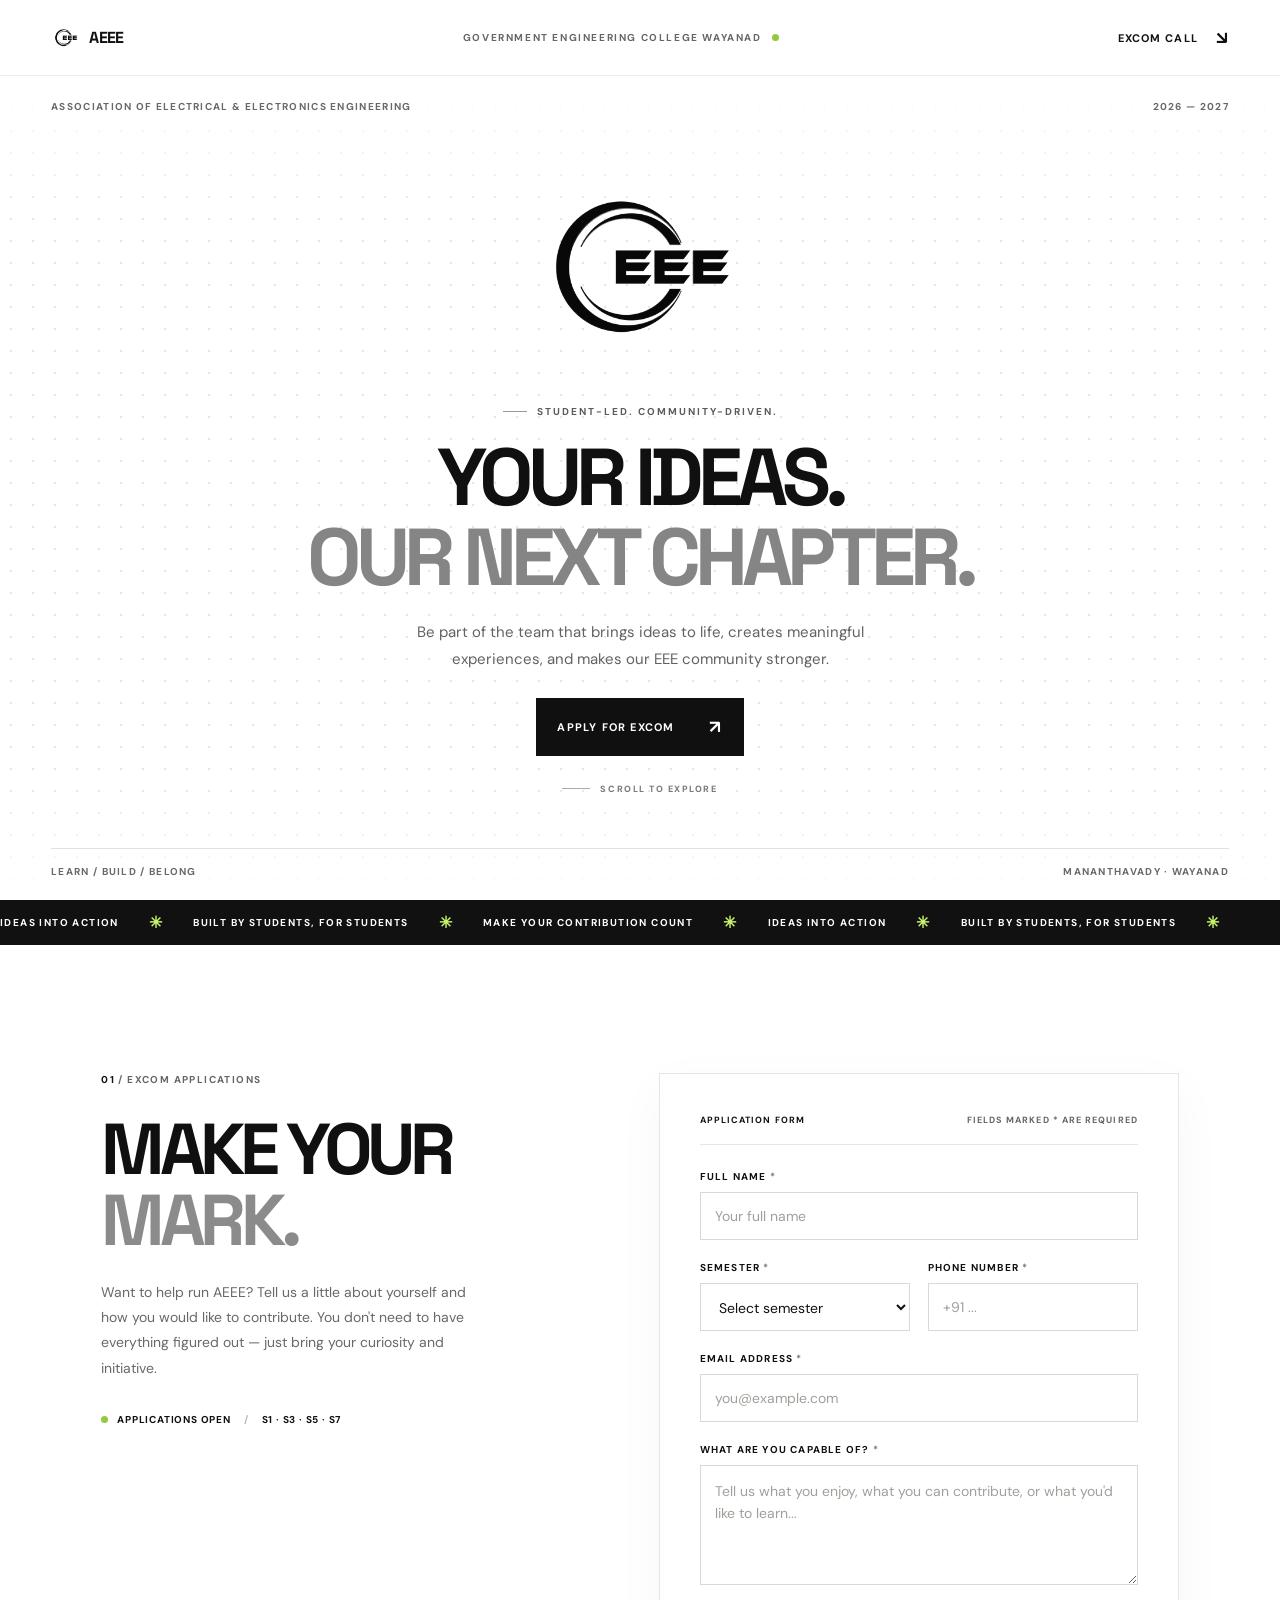
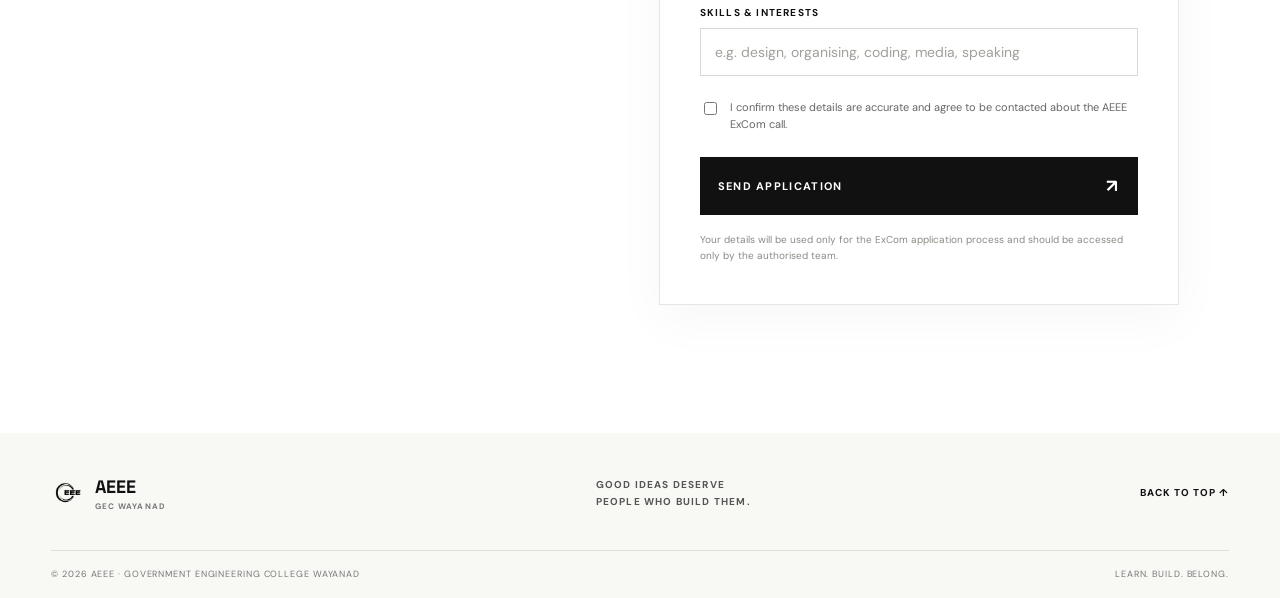
==== commit 90c4fcae: "Add files via upload" ====
--- a/index.html
+++ b/index.html
@@ -1,107 +1,89 @@
-<!DOCTYPE html>
+<!doctype html>
 <html lang="en">
 <head>
-  <meta charset="UTF-8">
+  <meta charset="utf-8">
   <meta name="viewport" content="width=device-width, initial-scale=1">
-  <meta name="theme-color" content="#10110f">
-  <meta name="description" content="AEEE ExCom Call 2026–2027 at Government Engineering College Wayanad. Apply to contribute, organise, and help shape the student community.">
-  <title>AEEE — ExCom Call</title>
+  <meta name="theme-color" content="#ffffff">
+  <meta name="description" content="AEEE — Association of Electrical and Electronics Engineering, Government Engineering College Wayanad. ExCom applications are open.">
+  <title>AEEE — ExCom Call | GEC Wayanad</title>
   <link rel="preconnect" href="https://fonts.googleapis.com">
   <link rel="preconnect" href="https://fonts.gstatic.com" crossorigin>
-  <link href="https://fonts.googleapis.com/css2?family=DM+Mono:wght@400;500&family=Space+Grotesk:wght@400;500;600;700&display=swap" rel="stylesheet">
+  <link href="https://fonts.googleapis.com/css2?family=DM+Sans:wght@400;500;600;700&family=Space+Grotesk:wght@400;500;600;700&display=swap" rel="stylesheet">
   <link rel="stylesheet" href="style.css">
 </head>
 <body>
-  <header class="header">
-    <a class="brand" href="#home" aria-label="AEEE home">
-      <span class="brand-logo"><img src="aeee-logo.jpeg" alt="EEE association logo"></span>
-      <span class="brand-name">AEEE<span> / STUDENT BODY</span></span>
-    </a>
-    <div class="location">GEC WAYANAD <span class="location-dot"></span> KERALA, INDIA</div>
-    <a class="header-link" href="#apply">EXCOM CALL <span>↘</span></a>
+  <header class="site-header">
+    <a class="mini-brand" href="#home" aria-label="AEEE home"><img src="aeee-logo.png" alt="AEEE logo"><span>AEEE</span></a>
+    <span class="location">GOVERNMENT ENGINEERING COLLEGE WAYANAD <i></i></span>
+    <a class="header-cta" href="#apply">EXCOM CALL <span>↘</span></a>
   </header>
 
   <main>
-    <section class="hero" id="home">
-      <div class="grid-texture"></div>
-      <div class="hero-topline"><span>01 — CALL FOR LEADERS</span><span>2026 / 2027</span></div>
-      <div class="hero-layout">
-        <div class="hero-copy">
-          <p class="eyebrow"><span class="green-dot"></span> THE NEXT CHAPTER IS YOURS</p>
-          <h1>MAKE<br>YOURSELF<br><span>COUNT<span class="period">.</span></span></h1>
-          <p class="hero-description">Not just a position. A chance to build, organise, create, and leave something better than you found it.</p>
-          <div class="hero-actions">
-            <a class="button button-green" href="#apply">STEP INTO EXCOM <span>↗</span></a>
-            <a class="scroll-link" href="#apply">SCROLL TO APPLY <span>↓</span></a>
-          </div>
-          <div class="hero-footnote"><span class="footnote-mark">✳</span><span>FOR THE ONES WHO WANT TO DO MORE.<br><b>IDEAS ARE GOOD. ACTION IS BETTER.</b></span></div>
-        </div>
-        <div class="hero-visual">
-          <div class="visual-index">AEEE<br>EXCOM<br><span>CALL_26</span></div>
-          <div class="logo-frame">
-            <img src="aeee-logo.jpeg" alt="EEE association emblem">
-            <div class="frame-corner corner-tl"></div><div class="frame-corner corner-br"></div>
-          </div>
-          <div class="orbit-label label-top">STUDENT-LED / COMMUNITY-DRIVEN</div>
-          <div class="orbit-label label-bottom">TAKE THE INITIATIVE <span>↗</span></div>
-          <div class="visual-sticker">YOUR<br>MOVE<span>↘</span></div>
-        </div>
+    <section class="hero" id="home" aria-labelledby="hero-title">
+      <div class="dot-field" aria-hidden="true"></div>
+      <div class="hero-meta reveal"><span>ASSOCIATION OF ELECTRICAL & ELECTRONICS ENGINEERING</span><span>2026 — 2027</span></div>
+      <div class="hero-content">
+        <div class="logo-wrap reveal"><img class="hero-logo" src="aeee-logo.png" alt="AEEE association emblem"></div>
+        <p class="eyebrow reveal"><span class="eyebrow-line"></span> STUDENT-LED. COMMUNITY-DRIVEN.</p>
+        <h1 class="reveal" id="hero-title">YOUR IDEAS.<br><span>OUR NEXT CHAPTER.</span></h1>
+        <p class="hero-description reveal">Be part of the team that brings ideas to life, creates meaningful experiences, and makes our EEE community stronger.</p>
+        <a class="primary-button reveal" href="#apply">APPLY FOR EXCOM <span>↗</span></a>
+        <p class="scroll-hint reveal"><span class="scroll-line"></span> SCROLL TO EXPLORE</p>
       </div>
-      <div class="hero-bottomline"><span>ASSOCIATION OF ELECTRICAL & ELECTRONICS ENGINEERS</span><span>SCROLL TO EXPLORE ↓</span></div>
+      <div class="hero-bottom reveal"><span>LEARN / BUILD / BELONG</span><span>MANANTHAVADY · WAYANAD</span></div>
     </section>
 
-    <section class="call-section" id="apply">
-      <div class="form-intro">
-        <p class="section-index">02 — YOUR MOVE</p>
-        <h2>THE FLOOR<br>IS <span>YOURS.</span></h2>
-        <p class="intro-text">Want to help run AEEE? Tell us a little about yourself, what you can bring to the team, and where you want to make a difference.</p>
-        <div class="form-side-note"><span class="note-line"></span><span>NO PERFECT CV NEEDED.<br>JUST INITIATIVE, IDEAS & INTENT.</span></div>
-        <div class="side-big-number">01<span>/</span>01</div>
+    <div class="ticker" aria-label="Association motto"><div class="ticker-track"><span>IDEAS INTO ACTION</span><b>✳</b><span>BUILT BY STUDENTS, FOR STUDENTS</span><b>✳</b><span>MAKE YOUR CONTRIBUTION COUNT</span><b>✳</b><span>IDEAS INTO ACTION</span><b>✳</b><span>BUILT BY STUDENTS, FOR STUDENTS</span><b>✳</b></div></div>
+
+    <section class="application-section" id="apply">
+      <div class="form-heading reveal">
+        <p class="section-kicker"><span>01</span> / EXCOM APPLICATIONS</p>
+        <h2>MAKE YOUR<br><span>MARK.</span></h2>
+        <p>Want to help run AEEE? Tell us a little about yourself and how you would like to contribute. You don't need to have everything figured out — just bring your curiosity and initiative.</p>
+        <div class="open-note"><span class="status-dot"></span> APPLICATIONS OPEN <span class="note-divider">/</span> S1 · S3 · S5 · S7</div>
       </div>
 
-      <form class="application-form" id="applicationForm" action="https://formspree.io/f/myekapvb" method="POST">
-        <div class="form-header">
-          <div><span class="form-kicker">AEEE / EXCOM CALL</span><h3>Tell us about you.</h3></div>
-          <span class="form-required">* REQUIRED</span>
-        </div>
-        <label for="name">01 / FULL NAME <span>*</span></label>
-        <input id="name" name="name" type="text" autocomplete="name" placeholder="Your name" maxlength="100" required>
+      <form class="application-form reveal" id="applicationForm" action="https://formspree.io/f/myekapvb" method="POST">
+        <div class="form-topline"><span>APPLICATION FORM</span><span>FIELDS MARKED * ARE REQUIRED</span></div>
+        <label for="name">FULL NAME <b>*</b></label>
+        <input id="name" name="name" type="text" autocomplete="name" placeholder="Your full name" maxlength="100" required>
 
-        <div class="two-columns">
-          <div>
-            <label for="semester">02 / SEMESTER <span>*</span></label>
+        <div class="field-row">
+          <div class="field-group">
+            <label for="semester">SEMESTER <b>*</b></label>
             <select id="semester" name="semester" required>
-              <option value="">Select semester</option><option>S1</option><option>S3</option><option>S5</option><option>S7</option>
+              <option value="" selected disabled>Select semester</option>
+              <option value="S1">S1</option><option value="S3">S3</option><option value="S5">S5</option><option value="S7">S7</option>
             </select>
           </div>
-          <div>
-            <label for="phone">03 / PHONE <span>*</span></label>
+          <div class="field-group">
+            <label for="phone">PHONE NUMBER <b>*</b></label>
             <input id="phone" name="phone" type="tel" autocomplete="tel" placeholder="+91 ..." maxlength="20" required>
           </div>
         </div>
 
-        <label for="email">04 / EMAIL ADDRESS <span>*</span></label>
+        <label for="email">EMAIL ADDRESS <b>*</b></label>
         <input id="email" name="email" type="email" autocomplete="email" placeholder="you@example.com" maxlength="150" required>
 
-        <label for="capable">05 / WHAT ARE YOU CAPABLE OF? <span>*</span></label>
-        <textarea id="capable" name="capable" rows="4" maxlength="1200" placeholder="Tell us what you enjoy doing, what you can contribute, or what you want to learn..." required></textarea>
+        <label for="capable">WHAT ARE YOU CAPABLE OF? <b>*</b></label>
+        <textarea id="capable" name="capable" rows="4" maxlength="1200" placeholder="Tell us what you enjoy, what you can contribute, or what you'd like to learn..." required></textarea>
 
-        <label for="skills">06 / SKILLS & INTERESTS</label>
+        <label for="skills">SKILLS & INTERESTS</label>
         <input id="skills" name="skills" type="text" maxlength="300" placeholder="e.g. design, organising, coding, media, speaking">
 
-        <label class="consent"><input type="checkbox" name="consent" required><span>I confirm these details are accurate and agree to be contacted about the AEEE ExCom call.</span></label>
-        <button class="button button-green submit-button" type="submit">SEND APPLICATION <span>↗</span></button>
+        <label class="consent"><input type="checkbox" name="consent" value="yes" required><span>I confirm these details are accurate and agree to be contacted about the AEEE ExCom call.</span></label>
+        <button class="submit-button" type="submit"><span class="button-text">SEND APPLICATION</span><span class="button-arrow">↗</span></button>
         <p class="form-status" id="formStatus" role="status" aria-live="polite"></p>
-        <p class="privacy-note">Your details should only be accessed by the authorised election team. Form submissions must be connected and tested before launch.</p>
+        <p class="privacy-note">Your details will be used only for the ExCom application process and should be accessed only by the authorised team.</p>
       </form>
     </section>
   </main>
 
-  <footer class="footer">
-    <a class="footer-brand" href="#home"><img src="aeee-logo.jpeg" alt=""><span>AEEE <small>EXCOM CALL / 2026</small></span></a>
-    <span class="footer-message">MAKE SOMETHING MATTER.</span>
+  <footer class="site-footer">
+    <a class="footer-brand" href="#home"><img src="aeee-logo.png" alt=""><span>AEEE<small>GEC WAYANAD</small></span></a>
+    <p>GOOD IDEAS DESERVE<br>PEOPLE WHO BUILD THEM.</p>
     <a class="back-top" href="#home">BACK TO TOP ↑</a>
-    <div class="footer-bottom"><span>© <span id="year"></span> AEEE · GEC WAYANAD</span><span>BUILT FOR THE NEXT CHAPTER.</span></div>
+    <div class="footer-bottom"><span>© <span id="year"></span> AEEE · GOVERNMENT ENGINEERING COLLEGE WAYANAD</span><span>LEARN. BUILD. BELONG.</span></div>
   </footer>
   <script src="script.js"></script>
 </body>
--- a/style.css
+++ b/style.css
@@ -1,106 +1 @@
-:root{--black:#10110f;--paper:#f4f3ee;--white:#fff;--green:#c8f169;--muted:#92958c;--line:#d8d8d0;--darkline:#343730;--font:"Space Grotesk",sans-serif;--mono:"DM Mono",monospace}*{box-sizing:border-box}html{scroll-behavior:smooth;scroll-padding-top:82px}body{margin:0;background:var(--paper);color:var(--black);font-family:var(--font);-webkit-font-smoothing:antialiased}a{color:inherit;text-decoration:none}.header{height:76px;padding:0 5.5%;display:flex;align-items:center;justify-content:space-between;background:var(--paper);border-bottom:1px solid #e6e5de;position:sticky;top:0;z-index:10}.brand{display:flex;align-items:center;gap:11px}.brand-logo{height:37px;width:37px;background:#050505;display:grid;place-items:center;overflow:hidden;border-radius:50%}.brand-logo img{width:100%;height:100%;object-fit:cover}.brand-name{font-weight:700;font-size:13px;letter-spacing:.09em}.brand-name span{font:9px var(--mono);color:#76786f;display:block;letter-spacing:.07em;margin-top:3px}.location,.header-link{font:9px var(--mono);letter-spacing:.12em}.location{color:#777970}.location-dot{display:inline-block;width:6px;height:6px;border-radius:50%;background:#9dc63d;margin:0 8px 1px}.header-link{padding:12px 15px;border:1px solid #b8b9af;font-weight:500}.header-link span{margin-left:18px}.hero{position:relative;overflow:hidden;background:var(--black);color:var(--paper);padding:24px 7% 0;min-height:690px}.grid-texture{position:absolute;inset:0;opacity:.18;pointer-events:none;background-image:radial-gradient(#a9b09e 1px,transparent 1px);background-size:23px 23px;mask-image:linear-gradient(90deg,black,transparent 88%)}.hero-topline,.hero-bottomline{position:relative;z-index:1;display:flex;justify-content:space-between;gap:20px;font:9px var(--mono);letter-spacing:.13em;color:#9a9d92}.hero-layout{max-width:1200px;margin:0 auto;display:grid;grid-template-columns:1.02fr .98fr;align-items:center;gap:5%;min-height:570px;position:relative;z-index:1}.hero-copy{padding:45px 0 35px}.eyebrow{font:9px var(--mono);letter-spacing:.14em;color:#d0d2c9;display:flex;align-items:center;gap:9px}.green-dot{width:7px;height:7px;border-radius:50%;background:var(--green);box-shadow:0 0 0 4px #c8f16920}.hero h1{font-size:clamp(58px,8vw,108px);line-height:.83;letter-spacing:-.085em;margin:27px 0 24px;font-weight:700}.hero h1>span{color:var(--green)}.period{color:var(--paper)}.hero-description{max-width:410px;color:#b7b9af;font-size:14px;line-height:1.9}.hero-actions{display:flex;align-items:center;gap:24px;flex-wrap:wrap;margin-top:29px}.button{font:700 10px var(--mono);letter-spacing:.09em;border:0;display:inline-flex;align-items:center;justify-content:space-between;gap:28px;padding:16px 18px;cursor:pointer;transition:transform .2s,background .2s}.button:hover{transform:translateY(-2px)}.button-green{background:var(--green);color:var(--black)}.button-green:hover{background:#d8ff83}.scroll-link{font:9px var(--mono);letter-spacing:.1em;color:#c4c7bb}.scroll-link span{margin-left:9px;color:var(--green)}.hero-footnote{display:flex;align-items:center;gap:12px;margin-top:50px;color:#8e9286;font:8px/1.8 var(--mono);letter-spacing:.09em}.hero-footnote b{color:#d8d9d1;font-weight:400}.footnote-mark{width:32px;height:32px;border:1px solid #4a4d44;display:grid;place-items:center;color:var(--green);font-size:16px}.hero-visual{height:450px;position:relative;display:grid;place-items:center}.logo-frame{width:min(340px,80%);aspect-ratio:1;background:#000;position:relative;box-shadow:20px 20px 0 #c8f169;transform:rotate(2deg);z-index:1}.logo-frame img{width:100%;height:100%;object-fit:cover;display:block;filter:grayscale(1)}.frame-corner{position:absolute;width:23px;height:23px;border-color:var(--green);border-style:solid}.corner-tl{top:-9px;left:-9px;border-width:2px 0 0 2px}.corner-br{bottom:-9px;right:-9px;border-width:0 2px 2px 0}.visual-index{position:absolute;left:2%;top:10%;font:10px/1.8 var(--mono);letter-spacing:.1em;color:#7d8175;z-index:2}.visual-index span{color:var(--green)}.orbit-label{position:absolute;font:8px var(--mono);letter-spacing:.12em;color:#9ca095}.label-top{top:8%;right:0;writing-mode:vertical-rl}.label-bottom{bottom:8%;left:4%;color:var(--green)}.label-bottom span{margin-left:12px}.visual-sticker{position:absolute;right:1%;bottom:16%;height:84px;width:84px;background:var(--green);color:var(--black);border-radius:50%;display:flex;flex-direction:column;align-items:center;justify-content:center;font:700 12px/1.2 var(--mono);transform:rotate(10deg);z-index:3}.visual-sticker span{font-size:19px;margin-top:3px}.hero-bottomline{padding:18px 0 20px;border-top:1px solid #343730;font-size:8px}.call-section{background:var(--paper);padding:100px 8%;display:grid;grid-template-columns:.8fr 1.2fr;gap:10%;align-items:start;position:relative}.form-intro{position:sticky;top:115px;min-height:400px}.section-index,.form-kicker{font:9px var(--mono);letter-spacing:.15em;color:#767a6e}.form-intro h2{font-size:clamp(45px,5vw,68px);line-height:.92;letter-spacing:-.075em;margin:24px 0}.form-intro h2 span{color:#8d9380}.intro-text{font-size:13px;line-height:1.9;color:#686c62;max-width:320px}.form-side-note{display:flex;gap:12px;align-items:center;margin-top:40px;font:8px/1.8 var(--mono);letter-spacing:.1em;color:#777b70}.note-line{height:1px;width:35px;background:#9ebc5c}.side-big-number{position:absolute;bottom:0;left:0;font:700 68px/.9 var(--font);letter-spacing:-.08em;color:#e1e1d9}.side-big-number span{font:15px var(--mono);color:#9ca093;margin-left:6px}.application-form{background:#fff;border:1px solid #e3e3dc;padding:34px 36px;box-shadow:12px 12px 0 #e5e5dc}.form-header{display:flex;align-items:start;justify-content:space-between;margin-bottom:28px;padding-bottom:20px;border-bottom:1px solid #e8e8e2}.form-header h3{font-size:27px;letter-spacing:-.05em;margin:7px 0 0}.form-required{font:8px var(--mono);letter-spacing:.1em;color:#878a80;margin-top:5px}.application-form label{display:block;font:9px var(--mono);letter-spacing:.09em;font-weight:500;margin:0 0 9px;color:#33362f}.application-form label>span{color:#809a3c}.application-form input:not([type=checkbox]),.application-form select,.application-form textarea{display:block;width:100%;margin:8px 0 21px;border:1px solid #d9dbd2;border-radius:0;background:#fcfcf9;color:#171914;font:12px var(--font);padding:14px 13px;outline:none;transition:border .2s,box-shadow .2s}.application-form input:focus,.application-form select:focus,.application-form textarea:focus{border-color:#8da94a;box-shadow:3px 3px 0 #dff1b2}.application-form input::placeholder,.application-form textarea::placeholder{color:#a2a59a}.application-form textarea{resize:vertical;min-height:115px}.two-columns{display:grid;grid-template-columns:1fr 1fr;gap:17px}.consent{display:flex!important;align-items:flex-start;gap:10px;font:10px/1.7 var(--font)!important;letter-spacing:0!important;color:#71756b!important;margin:3px 0 20px!important}.consent input{margin:2px 0 0;accent-color:#7e9e37}.submit-button{width:100%;margin-top:0}.form-status{font-size:12px;margin:12px 0 0}.form-status.error{color:#b42318}.form-status.success{color:#18734b}.privacy-note{font-size:9px;line-height:1.7;color:#9a9d92;margin:14px 0 0}.footer{background:#10110f;color:#f4f3ee;padding:30px 7% 18px;display:grid;grid-template-columns:1fr 1fr 1fr;align-items:center;gap:20px}.footer-brand{display:flex;align-items:center;gap:10px;font-weight:700;letter-spacing:.1em;font-size:12px}.footer-brand img{width:35px;height:35px;object-fit:cover;border-radius:50%}.footer-brand small{display:block;font:8px var(--mono);color:#92958c;letter-spacing:.08em;margin-top:3px}.footer-message{text-align:center;font:9px var(--mono);letter-spacing:.13em;color:var(--green)}.back-top{text-align:right;font:8px var(--mono);letter-spacing:.1em}.footer-bottom{grid-column:1/-1;border-top:1px solid #353830;padding-top:15px;margin-top:7px;display:flex;justify-content:space-between;font:8px var(--mono);letter-spacing:.07em;color:#888c80}
-@media(max-width:850px){.hero{padding-left:5%;padding-right:5%}.hero-layout{gap:2%}.hero-side{right:5%}.call-section{padding:75px 5%;gap:5%}.application-form{padding:27px 24px}.hero h1{font-size:clamp(56px,8vw,85px)}}
-@media(max-width:620px){.header{height:66px;padding:0 5%}.brand-logo{height:32px;width:32px}.brand-name{font-size:11px}.brand-name span{font-size:7px}.location{display:none}.header-link{font-size:8px;padding:10px}.hero{padding:22px 6% 0;min-height:auto}.hero-topline{font-size:8px}.hero-layout{display:flex;flex-direction:column;align-items:stretch;gap:0;min-height:auto}.hero-copy{padding:65px 0 15px}.hero h1{font-size:clamp(57px,17vw,86px);margin:25px 0 20px}.hero-description{font-size:13px;max-width:95%}.hero-actions{gap:16px}.hero-footnote{margin-top:30px}.hero-visual{height:330px;margin:10px 0 20px}.logo-frame{width:235px}.visual-index{left:4%;top:4%}.label-top{right:2%;top:4%}.label-bottom{left:4%;bottom:3%}.visual-sticker{width:70px;height:70px;right:2%;bottom:10%;font-size:10px}.hero-bottomline{font-size:7px;line-height:1.7}.hero-bottomline span:first-child{max-width:65%}.hero-bottomline span:last-child{white-space:nowrap}.call-section{display:block;padding:65px 6%}.form-intro{position:relative;top:auto;min-height:0;padding-bottom:35px}.form-intro h2{font-size:55px}.intro-text{max-width:440px}.form-side-note{margin-top:25px}.side-big-number{display:none}.application-form{padding:25px 18px;box-shadow:7px 7px 0 #e5e5dc}.form-header h3{font-size:23px}.two-columns{grid-template-columns:1fr;gap:0}.footer{padding:25px 6% 16px;grid-template-columns:1fr 1fr}.footer-message{grid-column:1/-1;grid-row:2;text-align:left}.back-top{grid-column:2;grid-row:1}.footer-bottom{flex-direction:column;gap:8px}.button{font-size:9px;gap:18px;padding:15px}}
-@media(prefers-reduced-motion:reduce){html{scroll-behavior:auto}*,*::before,*::after{transition:none!important}}
-
-
-/* Scroll-reveal motion: elements gently rise into view as the page is explored. */
-.js-motion [data-reveal]{opacity:0;transform:translate3d(0,28px,0);transition:opacity .75s cubic-bezier(.2,.7,.2,1),transform .75s cubic-bezier(.2,.7,.2,1);transition-delay:var(--reveal-delay,0ms);will-change:opacity,transform}
-.js-motion [data-reveal="left"]{transform:translate3d(-30px,0,0)}
-.js-motion [data-reveal="right"]{transform:translate3d(30px,0,0)}
-.js-motion [data-reveal].is-visible{opacity:1;transform:translate3d(0,0,0)}
-.hero h1 span{display:inline-block;animation:hero-pop .8s cubic-bezier(.18,.8,.25,1) .2s both}
-.logo-frame{animation:logo-arrive 1s cubic-bezier(.18,.8,.25,1) .25s both}
-.visual-sticker{animation:sticker-arrive .7s cubic-bezier(.18,.8,.25,1) .7s both}
-@keyframes hero-pop{from{opacity:0;transform:translateY(24px) scale(.96)}to{opacity:1;transform:translateY(0) scale(1)}}
-@keyframes logo-arrive{from{opacity:0;transform:translateY(22px) rotate(-4deg) scale(.94)}to{opacity:1;transform:translateY(0) rotate(2deg) scale(1)}}
-@keyframes sticker-arrive{from{opacity:0;transform:translateY(15px) rotate(-8deg) scale(.7)}to{opacity:1;transform:translateY(0) rotate(10deg) scale(1)}}
-@media(prefers-reduced-motion:reduce){.js-motion [data-reveal],.hero h1 span,.logo-frame,.visual-sticker{opacity:1!important;transform:none!important;animation:none!important;transition:none!important;will-change:auto}}
-
-
-/* Professional refinement layer — retains the existing layout, scroll reveals, and form. */
-:root {
-  --black: #11130f;
-  --paper: #f7f7f2;
-  --white: #ffffff;
-  --green: #c9ef78;
-  --muted: #777c70;
-  --line: #e1e3d9;
-  --darkline: #2d3128;
-}
-html { scroll-behavior: smooth; scroll-padding-top: 88px; }
-body { background: var(--paper); color: #171914; }
-.header {
-  height: 78px; padding: 0 clamp(22px, 6vw, 92px);
-  background: rgba(247,247,242,.96); backdrop-filter: blur(14px);
-  border-bottom: 1px solid #e4e5dc;
-}
-.brand { gap: 12px; }
-.brand-logo { border-radius: 50%; border: 1px solid #d7d9ce; }
-.brand-name { letter-spacing: .06em; }
-.location, .header-link { font-size: 10px; letter-spacing: .08em; }
-.header-link { border: 1px solid #c6cabc; padding: 13px 17px; transition: background .2s, border-color .2s; }
-.header-link:hover { background: var(--green); border-color: var(--green); }
-.hero { padding: 26px clamp(22px, 7vw, 105px) 0; min-height: 700px; }
-.grid-texture { opacity: .12; background-size: 28px 28px; }
-.hero-topline, .hero-bottomline { letter-spacing: .1em; }
-.hero-layout { max-width: 1240px; grid-template-columns: 1.05fr .95fr; gap: 7%; min-height: 585px; }
-.hero-copy { padding: 52px 0 42px; }
-.eyebrow { letter-spacing: .1em; font-size: 10px; }
-.hero h1 { font-size: clamp(64px, 8.2vw, 112px); line-height: .88; letter-spacing: -.075em; margin: 30px 0 26px; }
-.hero-description { max-width: 430px; font-size: 15px; line-height: 1.8; color: #c3c6bc; }
-.hero-actions { gap: 28px; margin-top: 32px; }
-.button { font-size: 10px; letter-spacing: .075em; padding: 17px 20px; }
-.button-green { border-radius: 2px; }
-.button-green:hover { background: #d9fb9a; box-shadow: 0 7px 24px #c8f16922; }
-.scroll-link { font-size: 10px; }
-.hero-footnote { margin-top: 54px; font-size: 9px; }
-.hero-visual { height: 470px; }
-.logo-frame { width: min(350px, 82%); box-shadow: 14px 14px 0 var(--green); border: 1px solid #41443b; }
-.logo-frame img { filter: grayscale(1) contrast(1.04); }
-.visual-index, .orbit-label { font-size: 9px; }
-.visual-sticker { width: 88px; height: 88px; box-shadow: 0 8px 24px #0003; }
-.hero-bottomline { padding: 20px 0 22px; }
-.call-section { padding: clamp(72px, 8vw, 116px) clamp(22px, 8vw, 120px); grid-template-columns: .78fr 1.22fr; gap: clamp(36px, 8vw, 118px); }
-.form-intro { top: 112px; }
-.section-index, .form-kicker { font-size: 10px; letter-spacing: .11em; }
-.form-intro h2 { font-size: clamp(50px, 5vw, 72px); letter-spacing: -.065em; }
-.intro-text { font-size: 14px; line-height: 1.85; color: #666b60; }
-.form-side-note { font-size: 9px; }
-.application-form { padding: clamp(25px, 3.2vw, 42px); border: 1px solid #e2e4da; box-shadow: 9px 9px 0 #e9eadf; }
-.form-header { margin-bottom: 30px; padding-bottom: 22px; }
-.form-header h3 { font-size: clamp(25px, 2.4vw, 31px); font-weight: 600; }
-.form-required { font-size: 9px; }
-.application-form label { font-size: 10px; letter-spacing: .06em; }
-.application-form input:not([type=checkbox]), .application-form select, .application-form textarea {
-  border-radius: 2px; background: #fdfdf9; border-color: #dfe1d7; padding: 15px 14px; font-size: 13px;
-}
-.application-form input:focus, .application-form select:focus, .application-form textarea:focus { border-color: #91b548; box-shadow: 0 0 0 3px #c8f16935; }
-.application-form textarea { min-height: 130px; }
-.consent { font-size: 11px !important; line-height: 1.65 !important; }
-.submit-button { margin-top: 3px; }
-.form-status { font-size: 13px; line-height: 1.6; }
-.privacy-note { font-size: 10px; color: #85897d; }
-.footer { padding: 32px clamp(22px, 7vw, 105px) 20px; }
-.footer-brand { letter-spacing: .07em; }
-.footer-bottom { font-size: 9px; }
-@media (max-width: 850px) {
-  .hero { padding-left: 5%; padding-right: 5%; }
-  .call-section { padding: 76px 5%; gap: 6%; }
-  .application-form { padding: 27px 24px; }
-}
-@media (max-width: 620px) {
-  .header { height: 66px; padding: 0 5%; }
-  .hero { padding: 22px 6% 0; }
-  .hero h1 { font-size: clamp(58px, 16.5vw, 88px); }
-  .hero-description { font-size: 14px; }
-  .hero-visual { height: 320px; }
-  .logo-frame { width: 225px; box-shadow: 10px 10px 0 var(--green); }
-  .call-section { padding: 64px 6%; }
-  .form-intro h2 { font-size: 54px; }
-  .application-form { padding: 25px 18px; }
-}
-@media (prefers-reduced-motion: reduce) {
-  html { scroll-behavior: auto; }
-  *, *::before, *::after { transition: none !important; }
-}
+:root{--ink:#101010;--muted:#656565;--line:#deded9;--paper:#fff;--lime:#c7f36b;--max:1180px}*{box-sizing:border-box}html{scroll-behavior:smooth;scroll-padding-top:84px}body{margin:0;background:var(--paper);color:var(--ink);font-family:'DM Sans',Arial,sans-serif;-webkit-font-smoothing:antialiased}a{color:inherit;text-decoration:none}button,input,select,textarea{font:inherit}.site-header{height:76px;position:sticky;top:0;z-index:10;background:rgba(255,255,255,.93);backdrop-filter:blur(14px);border-bottom:1px solid rgba(16,16,16,.08);display:flex;align-items:center;justify-content:space-between;padding:0 clamp(20px,4vw,64px)}.mini-brand{display:flex;align-items:center;gap:8px;font-family:'Space Grotesk',sans-serif;font-weight:700;letter-spacing:-.04em;font-size:16px}.mini-brand img{width:30px;height:30px;object-fit:contain}.location{font-size:10px;letter-spacing:.16em;color:#666;font-weight:700;display:flex;align-items:center;gap:10px}.location i,.status-dot{width:7px;height:7px;background:#93c93d;border-radius:50%;display:inline-block}.header-cta{font-size:11px;font-weight:700;letter-spacing:.1em;display:flex;align-items:center;gap:18px}.header-cta span{font-size:18px}.hero{min-height:calc(100svh - 76px);position:relative;display:flex;flex-direction:column;overflow:hidden;padding:24px clamp(20px,4vw,64px) 22px}.dot-field{position:absolute;inset:0;pointer-events:none;opacity:.48;background-image:radial-gradient(#c9c9c5 .9px,transparent .9px);background-size:22px 22px;mask-image:linear-gradient(to bottom,transparent 0%,#000 18%,#000 85%,transparent 100%)}.hero-meta,.hero-bottom{display:flex;justify-content:space-between;align-items:center;position:relative;z-index:1;font-size:10px;font-weight:700;letter-spacing:.13em;color:#686868}.hero-content{position:relative;z-index:1;flex:1;display:flex;flex-direction:column;align-items:center;justify-content:center;text-align:center;padding:24px 0 38px}.logo-wrap{width:clamp(150px,19vw,235px);height:clamp(150px,19vw,235px);display:grid;place-items:center;margin-bottom:18px}.hero-logo{width:100%;height:100%;object-fit:contain}.eyebrow{font-size:10px;letter-spacing:.2em;font-weight:700;display:flex;align-items:center;gap:10px;color:#5b5b5b;margin:0 0 20px}.eyebrow-line{width:24px;height:1px;background:#999}.hero h1,.form-heading h2{font-family:'Space Grotesk',sans-serif;font-size:clamp(38px,6.3vw,82px);line-height:.98;letter-spacing:-.075em;margin:0;font-weight:700}.hero h1 span{color:#858585}.hero-description{max-width:460px;font-size:15px;line-height:1.8;color:#626262;margin:22px 0 25px}.primary-button{display:inline-flex;align-items:center;justify-content:space-between;gap:35px;background:var(--ink);color:#fff;padding:17px 21px;min-width:205px;font-size:11px;letter-spacing:.11em;font-weight:700;transition:background .2s,transform .2s}.primary-button:hover,.submit-button:hover{background:#2d2d2d;transform:translateY(-2px)}.primary-button span{font-size:18px}.scroll-hint{display:flex;align-items:center;gap:10px;font-size:9px;letter-spacing:.17em;color:#777;font-weight:700;margin:27px 0 0}.scroll-line{display:inline-block;width:28px;height:1px;background:#aaa}.hero-bottom{padding-top:16px;border-top:1px solid rgba(0,0,0,.12)}.ticker{height:45px;background:#111;color:#fff;display:flex;align-items:center;overflow:hidden;white-space:nowrap}.ticker-track{display:flex;align-items:center;gap:30px;min-width:max-content;animation:marquee 32s linear infinite;font-size:10px;letter-spacing:.14em;font-weight:700}.ticker b{color:var(--lime);font-size:16px}@keyframes marquee{to{transform:translateX(-50%)}}.application-section{max-width:var(--max);margin:0 auto;padding:clamp(72px,10vw,132px) clamp(20px,4vw,56px);display:grid;grid-template-columns:minmax(0,.85fr) minmax(0,1fr);gap:clamp(45px,9vw,120px);align-items:start}.form-heading{position:sticky;top:120px}.section-kicker{font-size:10px;letter-spacing:.14em;font-weight:700;color:#656565;margin:0 0 28px}.section-kicker span{color:#111}.form-heading h2{font-size:clamp(45px,6vw,72px)}.form-heading h2 span{color:#8b8b8b}.form-heading>p:not(.section-kicker){max-width:380px;color:#686868;line-height:1.8;font-size:14px;margin:25px 0}.open-note{display:flex;align-items:center;gap:9px;font-size:10px;font-weight:700;letter-spacing:.08em;margin-top:32px}.note-divider{color:#b6b6b6;margin:0 4px}.application-form{border:1px solid #e5e5e1;padding:clamp(22px,3.3vw,40px);background:#fff;box-shadow:0 15px 50px rgba(0,0,0,.035)}.form-topline{display:flex;justify-content:space-between;gap:12px;border-bottom:1px solid #e7e7e2;padding-bottom:18px;margin-bottom:25px;font-size:9px;letter-spacing:.12em;font-weight:700;color:#666}.form-topline span:first-child{color:#111}label{display:block;font-size:10px;letter-spacing:.12em;font-weight:700;margin:21px 0 9px}label b{color:#777}input:not([type=checkbox]),select,textarea{display:block;width:100%;border:1px solid #d9d9d4;background:#fff;border-radius:0;padding:14px 14px;color:#111;font-size:14px;outline:none;transition:border-color .2s,box-shadow .2s}input:not([type=checkbox]),select{height:48px}textarea{min-height:115px;resize:vertical;line-height:1.6}input::placeholder,textarea::placeholder{color:#a0a09b}input:focus,select:focus,textarea:focus{border-color:#111;box-shadow:0 0 0 2px rgba(0,0,0,.04)}.field-row{display:grid;grid-template-columns:1fr 1fr;gap:18px}.field-group label{margin-top:21px}.consent{display:flex;align-items:flex-start;gap:10px;letter-spacing:0;font-size:11px;font-weight:400;line-height:1.6;color:#666;margin:23px 0}.consent input{accent-color:#111;margin-top:3px;flex:0 0 auto}.submit-button{width:100%;border:0;background:#111;color:#fff;display:flex;justify-content:space-between;align-items:center;padding:17px 18px;cursor:pointer;font-size:11px;font-weight:700;letter-spacing:.12em;transition:background .2s,transform .2s}.submit-button:disabled{opacity:.65;cursor:wait;transform:none}.button-arrow{font-size:18px}.form-status{font-size:13px;line-height:1.6;margin:14px 0 0}.privacy-note{font-size:10px;line-height:1.6;color:#8a8a84;margin:17px 0 0}.site-footer{background:#f8f8f5;padding:42px clamp(20px,4vw,64px) 18px;display:grid;grid-template-columns:1fr 1fr auto;align-items:center;gap:24px}.footer-brand{display:flex;align-items:center;gap:10px;font-family:'Space Grotesk',sans-serif;font-size:18px;font-weight:700}.footer-brand img{width:34px;height:34px;object-fit:contain}.footer-brand small{display:block;font:700 8px 'DM Sans',sans-serif;letter-spacing:.13em;color:#777;margin-top:3px}.site-footer>p{font-size:10px;font-weight:700;letter-spacing:.12em;line-height:1.7;margin:0;color:#555}.back-top{font-size:10px;letter-spacing:.1em;font-weight:700}.footer-bottom{grid-column:1/-1;display:flex;justify-content:space-between;border-top:1px solid #e0e0da;padding-top:17px;margin-top:15px;color:#777;font-size:9px;letter-spacing:.1em}.reveal{opacity:1;transform:none}.js-motion .reveal{opacity:0;transform:translateY(18px);transition:opacity .7s ease,transform .7s cubic-bezier(.2,.7,.2,1)}.js-motion .reveal.is-visible{opacity:1;transform:translateY(0)}.js-motion .logo-wrap{transition-delay:.08s}.js-motion h1{transition-delay:.12s}.js-motion .hero-description{transition-delay:.18s}.js-motion .primary-button{transition-delay:.22s}@media(max-width:760px){.site-header{height:64px;padding:0 18px}.location{font-size:8px;letter-spacing:.08em;max-width:150px;text-align:right;justify-content:flex-end}.header-cta{font-size:9px;gap:8px}.hero{min-height:calc(100svh - 64px);padding:20px 20px 18px}.hero-meta,.hero-bottom{font-size:8px;letter-spacing:.08em;gap:15px}.hero-meta span:first-child{max-width:60%}.hero-content{padding:28px 0 38px}.logo-wrap{width:145px;height:145px;margin-bottom:16px}.hero h1{font-size:clamp(39px,10vw,62px)}.hero-description{font-size:14px;max-width:340px;margin:19px 0 22px}.application-section{grid-template-columns:1fr;gap:38px;padding-top:72px;padding-bottom:76px}.form-heading{position:static}.form-heading h2{font-size:clamp(48px,12vw,68px)}.form-heading>p:not(.section-kicker){max-width:520px}.application-form{padding:23px 18px}.site-footer{grid-template-columns:1fr auto;gap:20px;padding-top:32px}.site-footer>p{grid-column:1/-1;grid-row:2}.back-top{grid-column:2;grid-row:1}.footer-bottom{gap:12px;font-size:8px;line-height:1.5}.footer-bottom span:last-child{text-align:right}.field-row{gap:12px}}@media(max-width:420px){.location{max-width:115px;font-size:7px}.mini-brand span{display:none}.hero-meta span:first-child{max-width:65%}.hero h1{font-size:38px}.field-row{grid-template-columns:1fr;gap:0}.form-topline{font-size:8px}.hero-bottom{font-size:7px}}@media(prefers-reduced-motion:reduce){html{scroll-behavior:auto}.ticker-track{animation:none}.js-motion .reveal{opacity:1;transform:none;transition:none}*{animation-duration:.01ms!important;animation-iteration-count:1!important;scroll-behavior:auto!important}}
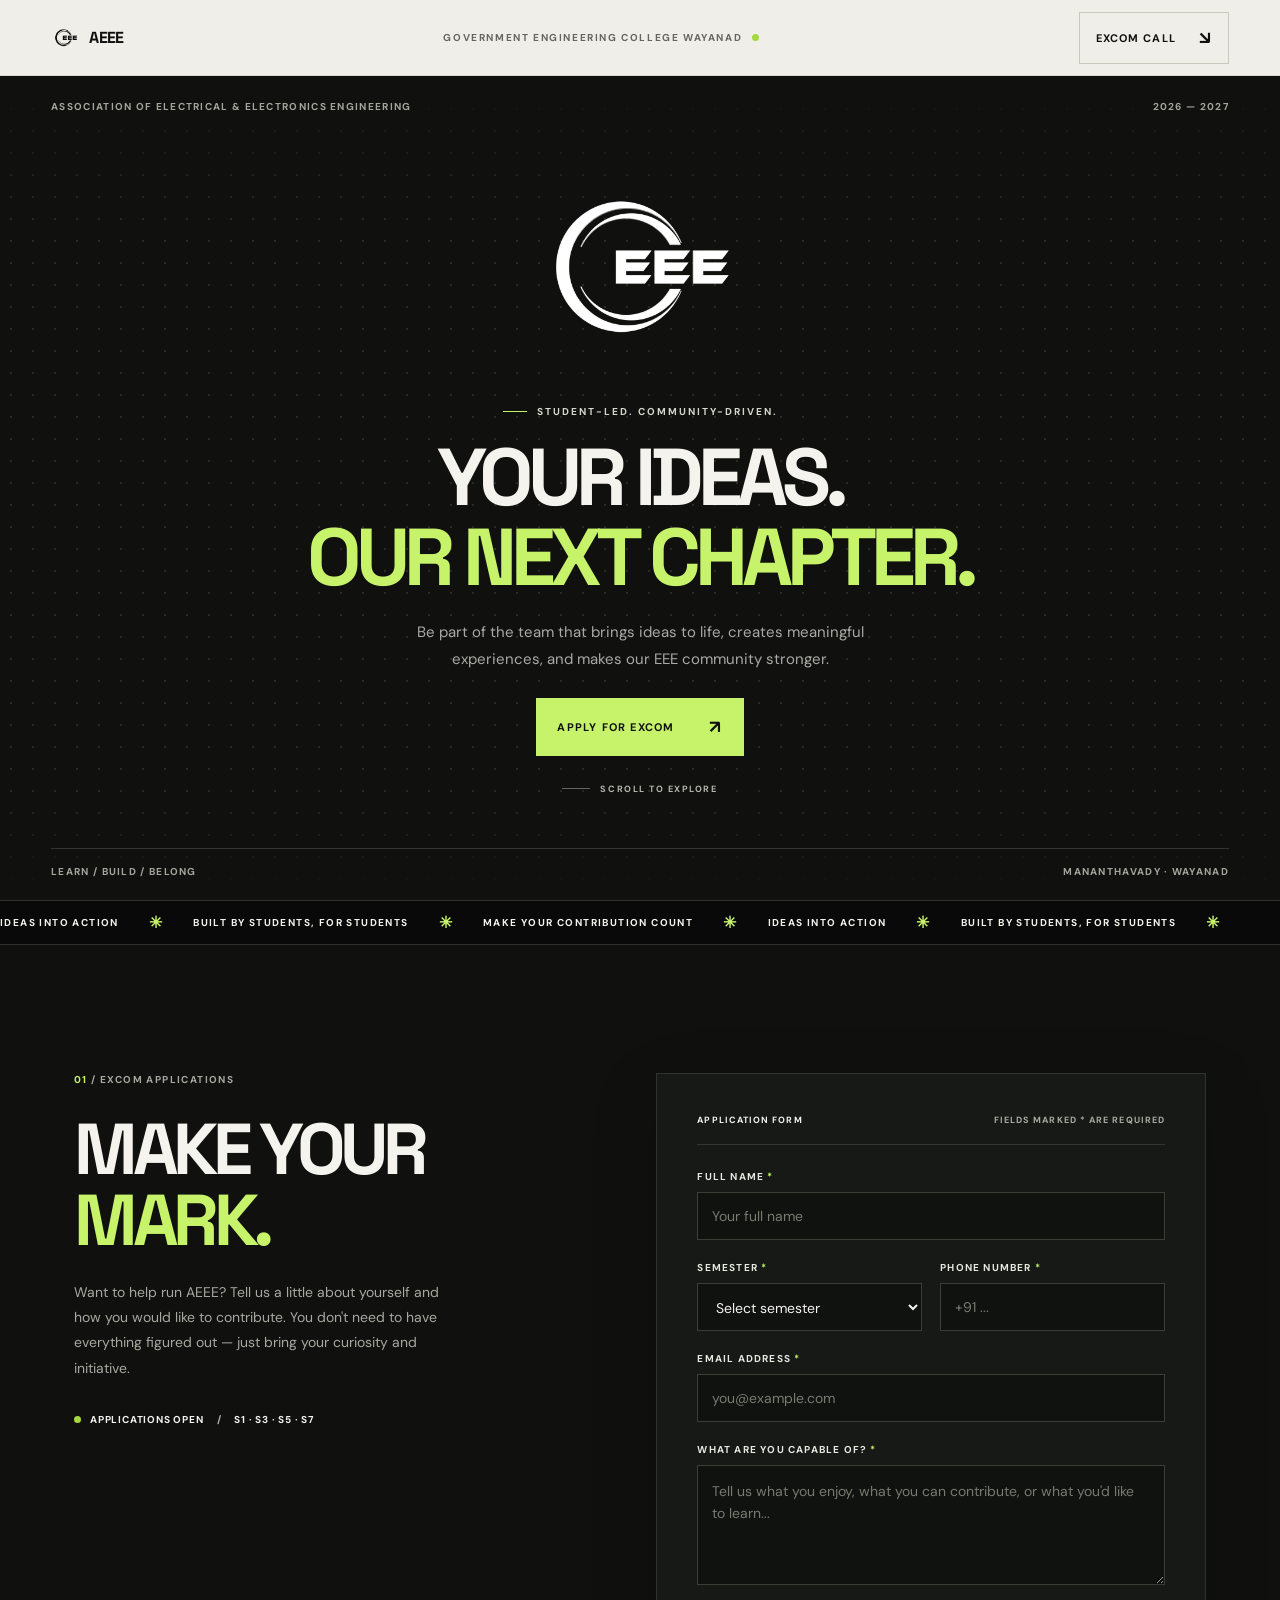
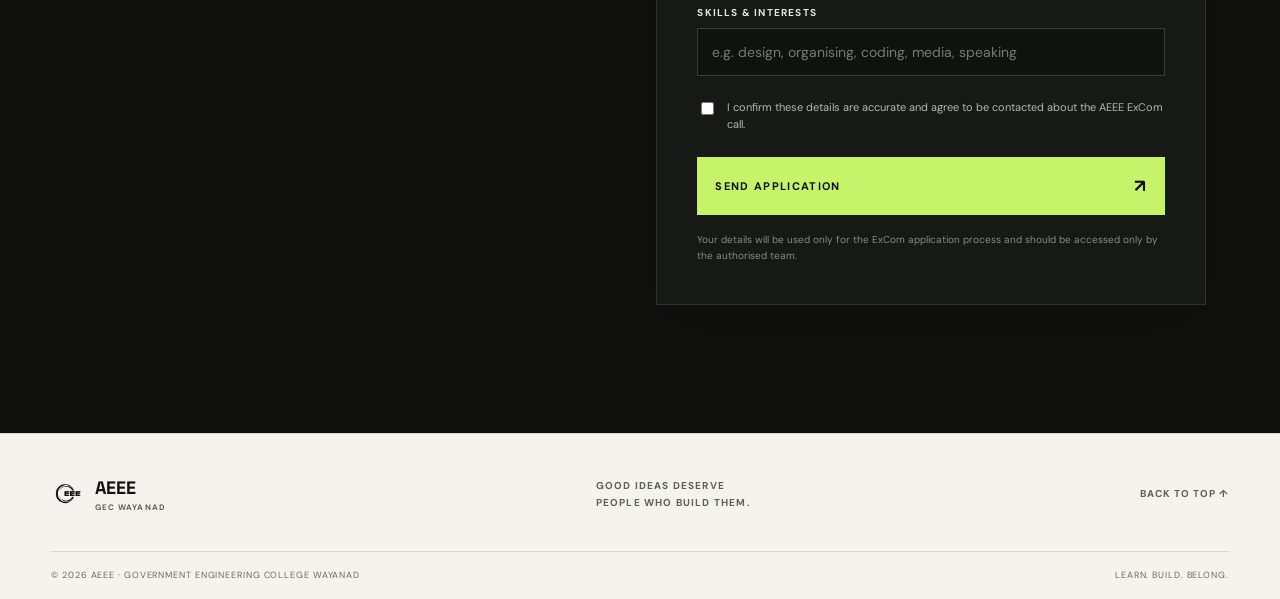
==== commit 8e56a49c: "Add files via upload" ====
--- a/index.html
+++ b/index.html
@@ -23,7 +23,7 @@
       <div class="dot-field" aria-hidden="true"></div>
       <div class="hero-meta reveal"><span>ASSOCIATION OF ELECTRICAL & ELECTRONICS ENGINEERING</span><span>2026 — 2027</span></div>
       <div class="hero-content">
-        <div class="logo-wrap reveal"><img class="hero-logo" src="aeee-logo.png" alt="AEEE association emblem"></div>
+        <div class="logo-wrap reveal"><img class="hero-logo" src="aeee-logo-white.png" alt="AEEE association emblem"></div>
         <p class="eyebrow reveal"><span class="eyebrow-line"></span> STUDENT-LED. COMMUNITY-DRIVEN.</p>
         <h1 class="reveal" id="hero-title">YOUR IDEAS.<br><span>OUR NEXT CHAPTER.</span></h1>
         <p class="hero-description reveal">Be part of the team that brings ideas to life, creates meaningful experiences, and makes our EEE community stronger.</p>
--- a/style.css
+++ b/style.css
@@ -1 +1,32 @@
 :root{--ink:#101010;--muted:#656565;--line:#deded9;--paper:#fff;--lime:#c7f36b;--max:1180px}*{box-sizing:border-box}html{scroll-behavior:smooth;scroll-padding-top:84px}body{margin:0;background:var(--paper);color:var(--ink);font-family:'DM Sans',Arial,sans-serif;-webkit-font-smoothing:antialiased}a{color:inherit;text-decoration:none}button,input,select,textarea{font:inherit}.site-header{height:76px;position:sticky;top:0;z-index:10;background:rgba(255,255,255,.93);backdrop-filter:blur(14px);border-bottom:1px solid rgba(16,16,16,.08);display:flex;align-items:center;justify-content:space-between;padding:0 clamp(20px,4vw,64px)}.mini-brand{display:flex;align-items:center;gap:8px;font-family:'Space Grotesk',sans-serif;font-weight:700;letter-spacing:-.04em;font-size:16px}.mini-brand img{width:30px;height:30px;object-fit:contain}.location{font-size:10px;letter-spacing:.16em;color:#666;font-weight:700;display:flex;align-items:center;gap:10px}.location i,.status-dot{width:7px;height:7px;background:#93c93d;border-radius:50%;display:inline-block}.header-cta{font-size:11px;font-weight:700;letter-spacing:.1em;display:flex;align-items:center;gap:18px}.header-cta span{font-size:18px}.hero{min-height:calc(100svh - 76px);position:relative;display:flex;flex-direction:column;overflow:hidden;padding:24px clamp(20px,4vw,64px) 22px}.dot-field{position:absolute;inset:0;pointer-events:none;opacity:.48;background-image:radial-gradient(#c9c9c5 .9px,transparent .9px);background-size:22px 22px;mask-image:linear-gradient(to bottom,transparent 0%,#000 18%,#000 85%,transparent 100%)}.hero-meta,.hero-bottom{display:flex;justify-content:space-between;align-items:center;position:relative;z-index:1;font-size:10px;font-weight:700;letter-spacing:.13em;color:#686868}.hero-content{position:relative;z-index:1;flex:1;display:flex;flex-direction:column;align-items:center;justify-content:center;text-align:center;padding:24px 0 38px}.logo-wrap{width:clamp(150px,19vw,235px);height:clamp(150px,19vw,235px);display:grid;place-items:center;margin-bottom:18px}.hero-logo{width:100%;height:100%;object-fit:contain}.eyebrow{font-size:10px;letter-spacing:.2em;font-weight:700;display:flex;align-items:center;gap:10px;color:#5b5b5b;margin:0 0 20px}.eyebrow-line{width:24px;height:1px;background:#999}.hero h1,.form-heading h2{font-family:'Space Grotesk',sans-serif;font-size:clamp(38px,6.3vw,82px);line-height:.98;letter-spacing:-.075em;margin:0;font-weight:700}.hero h1 span{color:#858585}.hero-description{max-width:460px;font-size:15px;line-height:1.8;color:#626262;margin:22px 0 25px}.primary-button{display:inline-flex;align-items:center;justify-content:space-between;gap:35px;background:var(--ink);color:#fff;padding:17px 21px;min-width:205px;font-size:11px;letter-spacing:.11em;font-weight:700;transition:background .2s,transform .2s}.primary-button:hover,.submit-button:hover{background:#2d2d2d;transform:translateY(-2px)}.primary-button span{font-size:18px}.scroll-hint{display:flex;align-items:center;gap:10px;font-size:9px;letter-spacing:.17em;color:#777;font-weight:700;margin:27px 0 0}.scroll-line{display:inline-block;width:28px;height:1px;background:#aaa}.hero-bottom{padding-top:16px;border-top:1px solid rgba(0,0,0,.12)}.ticker{height:45px;background:#111;color:#fff;display:flex;align-items:center;overflow:hidden;white-space:nowrap}.ticker-track{display:flex;align-items:center;gap:30px;min-width:max-content;animation:marquee 32s linear infinite;font-size:10px;letter-spacing:.14em;font-weight:700}.ticker b{color:var(--lime);font-size:16px}@keyframes marquee{to{transform:translateX(-50%)}}.application-section{max-width:var(--max);margin:0 auto;padding:clamp(72px,10vw,132px) clamp(20px,4vw,56px);display:grid;grid-template-columns:minmax(0,.85fr) minmax(0,1fr);gap:clamp(45px,9vw,120px);align-items:start}.form-heading{position:sticky;top:120px}.section-kicker{font-size:10px;letter-spacing:.14em;font-weight:700;color:#656565;margin:0 0 28px}.section-kicker span{color:#111}.form-heading h2{font-size:clamp(45px,6vw,72px)}.form-heading h2 span{color:#8b8b8b}.form-heading>p:not(.section-kicker){max-width:380px;color:#686868;line-height:1.8;font-size:14px;margin:25px 0}.open-note{display:flex;align-items:center;gap:9px;font-size:10px;font-weight:700;letter-spacing:.08em;margin-top:32px}.note-divider{color:#b6b6b6;margin:0 4px}.application-form{border:1px solid #e5e5e1;padding:clamp(22px,3.3vw,40px);background:#fff;box-shadow:0 15px 50px rgba(0,0,0,.035)}.form-topline{display:flex;justify-content:space-between;gap:12px;border-bottom:1px solid #e7e7e2;padding-bottom:18px;margin-bottom:25px;font-size:9px;letter-spacing:.12em;font-weight:700;color:#666}.form-topline span:first-child{color:#111}label{display:block;font-size:10px;letter-spacing:.12em;font-weight:700;margin:21px 0 9px}label b{color:#777}input:not([type=checkbox]),select,textarea{display:block;width:100%;border:1px solid #d9d9d4;background:#fff;border-radius:0;padding:14px 14px;color:#111;font-size:14px;outline:none;transition:border-color .2s,box-shadow .2s}input:not([type=checkbox]),select{height:48px}textarea{min-height:115px;resize:vertical;line-height:1.6}input::placeholder,textarea::placeholder{color:#a0a09b}input:focus,select:focus,textarea:focus{border-color:#111;box-shadow:0 0 0 2px rgba(0,0,0,.04)}.field-row{display:grid;grid-template-columns:1fr 1fr;gap:18px}.field-group label{margin-top:21px}.consent{display:flex;align-items:flex-start;gap:10px;letter-spacing:0;font-size:11px;font-weight:400;line-height:1.6;color:#666;margin:23px 0}.consent input{accent-color:#111;margin-top:3px;flex:0 0 auto}.submit-button{width:100%;border:0;background:#111;color:#fff;display:flex;justify-content:space-between;align-items:center;padding:17px 18px;cursor:pointer;font-size:11px;font-weight:700;letter-spacing:.12em;transition:background .2s,transform .2s}.submit-button:disabled{opacity:.65;cursor:wait;transform:none}.button-arrow{font-size:18px}.form-status{font-size:13px;line-height:1.6;margin:14px 0 0}.privacy-note{font-size:10px;line-height:1.6;color:#8a8a84;margin:17px 0 0}.site-footer{background:#f8f8f5;padding:42px clamp(20px,4vw,64px) 18px;display:grid;grid-template-columns:1fr 1fr auto;align-items:center;gap:24px}.footer-brand{display:flex;align-items:center;gap:10px;font-family:'Space Grotesk',sans-serif;font-size:18px;font-weight:700}.footer-brand img{width:34px;height:34px;object-fit:contain}.footer-brand small{display:block;font:700 8px 'DM Sans',sans-serif;letter-spacing:.13em;color:#777;margin-top:3px}.site-footer>p{font-size:10px;font-weight:700;letter-spacing:.12em;line-height:1.7;margin:0;color:#555}.back-top{font-size:10px;letter-spacing:.1em;font-weight:700}.footer-bottom{grid-column:1/-1;display:flex;justify-content:space-between;border-top:1px solid #e0e0da;padding-top:17px;margin-top:15px;color:#777;font-size:9px;letter-spacing:.1em}.reveal{opacity:1;transform:none}.js-motion .reveal{opacity:0;transform:translateY(18px);transition:opacity .7s ease,transform .7s cubic-bezier(.2,.7,.2,1)}.js-motion .reveal.is-visible{opacity:1;transform:translateY(0)}.js-motion .logo-wrap{transition-delay:.08s}.js-motion h1{transition-delay:.12s}.js-motion .hero-description{transition-delay:.18s}.js-motion .primary-button{transition-delay:.22s}@media(max-width:760px){.site-header{height:64px;padding:0 18px}.location{font-size:8px;letter-spacing:.08em;max-width:150px;text-align:right;justify-content:flex-end}.header-cta{font-size:9px;gap:8px}.hero{min-height:calc(100svh - 64px);padding:20px 20px 18px}.hero-meta,.hero-bottom{font-size:8px;letter-spacing:.08em;gap:15px}.hero-meta span:first-child{max-width:60%}.hero-content{padding:28px 0 38px}.logo-wrap{width:145px;height:145px;margin-bottom:16px}.hero h1{font-size:clamp(39px,10vw,62px)}.hero-description{font-size:14px;max-width:340px;margin:19px 0 22px}.application-section{grid-template-columns:1fr;gap:38px;padding-top:72px;padding-bottom:76px}.form-heading{position:static}.form-heading h2{font-size:clamp(48px,12vw,68px)}.form-heading>p:not(.section-kicker){max-width:520px}.application-form{padding:23px 18px}.site-footer{grid-template-columns:1fr auto;gap:20px;padding-top:32px}.site-footer>p{grid-column:1/-1;grid-row:2}.back-top{grid-column:2;grid-row:1}.footer-bottom{gap:12px;font-size:8px;line-height:1.5}.footer-bottom span:last-child{text-align:right}.field-row{gap:12px}}@media(max-width:420px){.location{max-width:115px;font-size:7px}.mini-brand span{display:none}.hero-meta span:first-child{max-width:65%}.hero h1{font-size:38px}.field-row{grid-template-columns:1fr;gap:0}.form-topline{font-size:8px}.hero-bottom{font-size:7px}}@media(prefers-reduced-motion:reduce){html{scroll-behavior:auto}.ticker-track{animation:none}.js-motion .reveal{opacity:1;transform:none;transition:none}*{animation-duration:.01ms!important;animation-iteration-count:1!important;scroll-behavior:auto!important}}
+
+/* AEEE dark graphite + electric lime theme */
+:root{--ink:#f4f3ee;--muted:#a5a69d;--line:#30322c;--paper:#10110f;--lime:#c7f36b;--max:1180px}
+body{background:#10110f;color:#f4f3ee}
+.site-header{background:rgba(244,243,238,.98);color:#10110f;border-bottom:1px solid #d8d7d0}
+.location{color:#65665f}.location i,.status-dot{background:#a5d83e}
+.header-cta{border:1px solid #c8c8bd;padding:13px 16px;min-width:150px;justify-content:space-between}
+.hero{background:#10110f;color:#f4f3ee}
+.dot-field{opacity:.6;background-image:radial-gradient(#3b3d35 .9px,transparent .9px)}
+.hero-meta,.hero-bottom{color:#a4a69b}
+.hero h1 span{color:var(--lime)}
+.hero-description{color:#a9aaa3}
+.eyebrow{color:#d5d7cd}.eyebrow-line{background:var(--lime)}
+.primary-button{background:var(--lime);color:#10110f}.primary-button:hover,.submit-button:hover{background:#d6ff83;color:#10110f}
+.scroll-hint{color:#b5b6ad}.scroll-line{background:#64665c}
+.hero-bottom{border-top-color:#34362f}
+.ticker{background:#080908;color:#f4f3ee;border-top:1px solid #2e3029;border-bottom:1px solid #2e3029}
+.application-section{max-width:none;background:#10110f;color:#f4f3ee;padding-left:max(20px,calc((100vw - 1180px)/2 + 24px));padding-right:max(20px,calc((100vw - 1180px)/2 + 24px))}
+.section-kicker,.form-heading>p:not(.section-kicker){color:#a7a89f}.section-kicker span{color:var(--lime)}
+.form-heading h2 span{color:var(--lime)}
+.application-form{background:#171916;border-color:#30332c;box-shadow:0 20px 60px rgba(0,0,0,.18)}
+.form-topline{border-bottom-color:#33362e;color:#a9aaa1}.form-topline span:first-child{color:#f4f3ee}
+label{color:#e7e8e0}label b{color:var(--lime)}
+input:not([type=checkbox]),select,textarea{background:#10120f;border-color:#3b3e35;color:#f4f3ee}
+input::placeholder,textarea::placeholder{color:#777a70}
+input:focus,select:focus,textarea:focus{border-color:var(--lime);box-shadow:0 0 0 2px rgba(199,243,107,.12)}
+.consent{color:#b7b8b0}.consent input{accent-color:var(--lime)}
+.submit-button{background:var(--lime);color:#10110f}.submit-button:disabled{background:#9dbb58;color:#10110f}
+.privacy-note{color:#888b80}
+.site-footer{background:#f4f3ee;color:#10110f;border-top:1px solid #d8d7d0}.footer-brand small,.site-footer>p,.back-top{color:#5d5f58}.footer-bottom{border-top-color:#d8d7d0;color:#686a62}
+@media(max-width:760px){.application-section{padding-left:20px;padding-right:20px}.header-cta{min-width:auto;padding:11px 10px}}
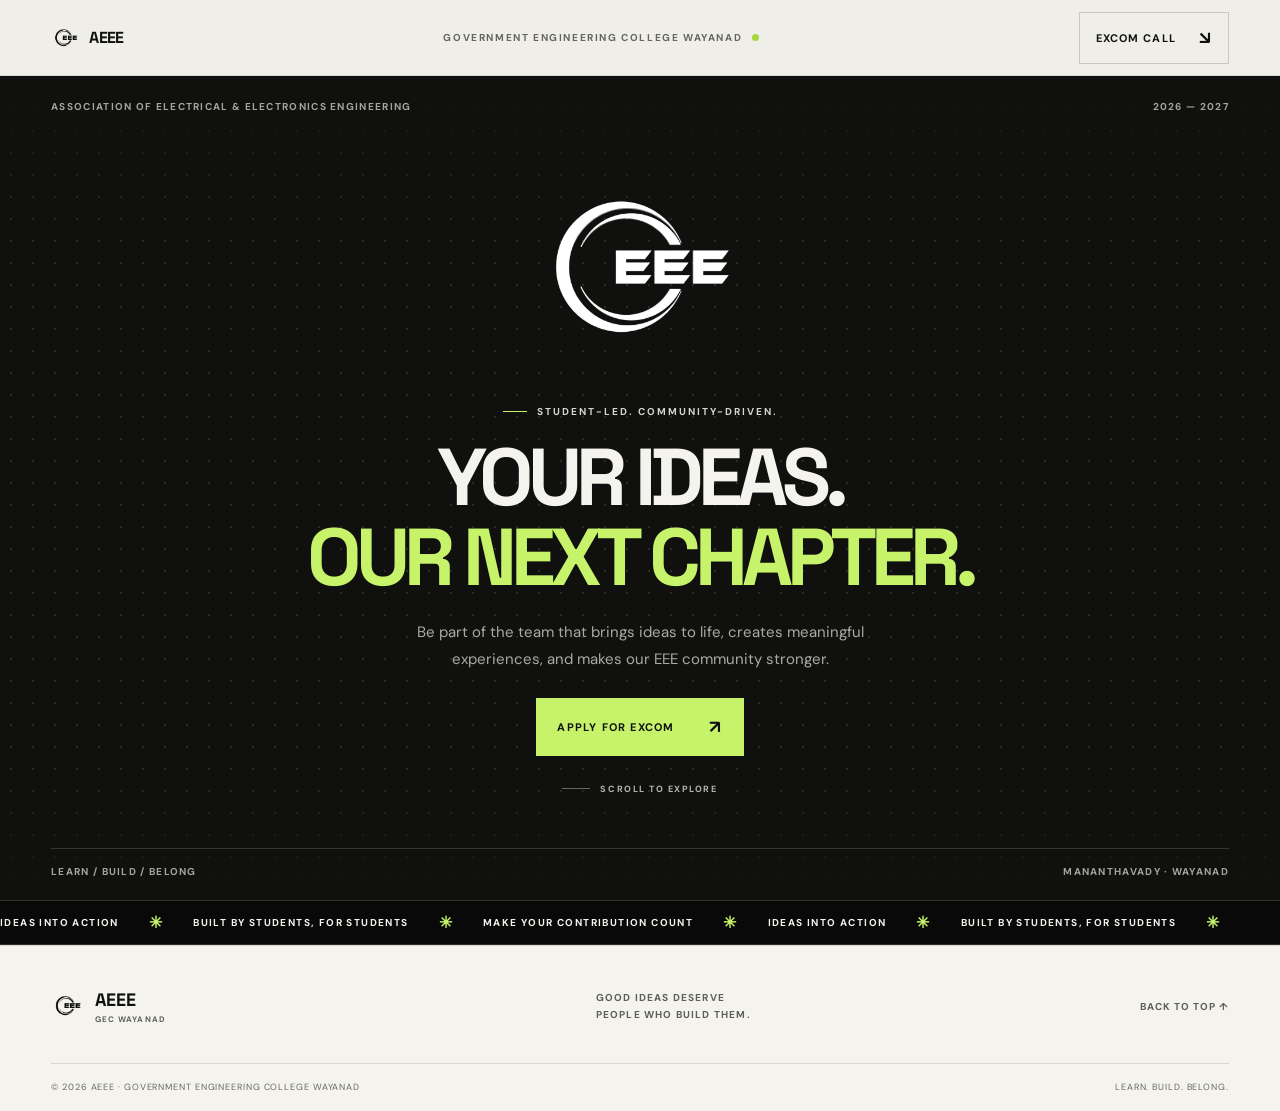
==== commit 18a08226: "Add files via upload" ====
--- a/index.html
+++ b/index.html
@@ -15,7 +15,7 @@
   <header class="site-header">
     <a class="mini-brand" href="#home" aria-label="AEEE home"><img src="aeee-logo.png" alt="AEEE logo"><span>AEEE</span></a>
     <span class="location">GOVERNMENT ENGINEERING COLLEGE WAYANAD <i></i></span>
-    <a class="header-cta" href="#apply">EXCOM CALL <span>↘</span></a>
+    <a class="header-cta" href="apply.html">EXCOM CALL <span>↘</span></a>
   </header>
 
   <main>
@@ -27,7 +27,7 @@
         <p class="eyebrow reveal"><span class="eyebrow-line"></span> STUDENT-LED. COMMUNITY-DRIVEN.</p>
         <h1 class="reveal" id="hero-title">YOUR IDEAS.<br><span>OUR NEXT CHAPTER.</span></h1>
         <p class="hero-description reveal">Be part of the team that brings ideas to life, creates meaningful experiences, and makes our EEE community stronger.</p>
-        <a class="primary-button reveal" href="#apply">APPLY FOR EXCOM <span>↗</span></a>
+        <a class="primary-button reveal" href="apply.html">APPLY FOR EXCOM <span>↗</span></a>
         <p class="scroll-hint reveal"><span class="scroll-line"></span> SCROLL TO EXPLORE</p>
       </div>
       <div class="hero-bottom reveal"><span>LEARN / BUILD / BELONG</span><span>MANANTHAVADY · WAYANAD</span></div>
@@ -35,48 +35,8 @@
 
     <div class="ticker" aria-label="Association motto"><div class="ticker-track"><span>IDEAS INTO ACTION</span><b>✳</b><span>BUILT BY STUDENTS, FOR STUDENTS</span><b>✳</b><span>MAKE YOUR CONTRIBUTION COUNT</span><b>✳</b><span>IDEAS INTO ACTION</span><b>✳</b><span>BUILT BY STUDENTS, FOR STUDENTS</span><b>✳</b></div></div>
 
-    <section class="application-section" id="apply">
-      <div class="form-heading reveal">
-        <p class="section-kicker"><span>01</span> / EXCOM APPLICATIONS</p>
-        <h2>MAKE YOUR<br><span>MARK.</span></h2>
-        <p>Want to help run AEEE? Tell us a little about yourself and how you would like to contribute. You don't need to have everything figured out — just bring your curiosity and initiative.</p>
-        <div class="open-note"><span class="status-dot"></span> APPLICATIONS OPEN <span class="note-divider">/</span> S1 · S3 · S5 · S7</div>
-      </div>
 
-      <form class="application-form reveal" id="applicationForm" action="https://formspree.io/f/myekapvb" method="POST">
-        <div class="form-topline"><span>APPLICATION FORM</span><span>FIELDS MARKED * ARE REQUIRED</span></div>
-        <label for="name">FULL NAME <b>*</b></label>
-        <input id="name" name="name" type="text" autocomplete="name" placeholder="Your full name" maxlength="100" required>
-
-        <div class="field-row">
-          <div class="field-group">
-            <label for="semester">SEMESTER <b>*</b></label>
-            <select id="semester" name="semester" required>
-              <option value="" selected disabled>Select semester</option>
-              <option value="S1">S1</option><option value="S3">S3</option><option value="S5">S5</option><option value="S7">S7</option>
-            </select>
-          </div>
-          <div class="field-group">
-            <label for="phone">PHONE NUMBER <b>*</b></label>
-            <input id="phone" name="phone" type="tel" autocomplete="tel" placeholder="+91 ..." maxlength="20" required>
-          </div>
-        </div>
-
-        <label for="email">EMAIL ADDRESS <b>*</b></label>
-        <input id="email" name="email" type="email" autocomplete="email" placeholder="you@example.com" maxlength="150" required>
-
-        <label for="capable">WHAT ARE YOU CAPABLE OF? <b>*</b></label>
-        <textarea id="capable" name="capable" rows="4" maxlength="1200" placeholder="Tell us what you enjoy, what you can contribute, or what you'd like to learn..." required></textarea>
-
-        <label for="skills">SKILLS & INTERESTS</label>
-        <input id="skills" name="skills" type="text" maxlength="300" placeholder="e.g. design, organising, coding, media, speaking">
-
-        <label class="consent"><input type="checkbox" name="consent" value="yes" required><span>I confirm these details are accurate and agree to be contacted about the AEEE ExCom call.</span></label>
-        <button class="submit-button" type="submit"><span class="button-text">SEND APPLICATION</span><span class="button-arrow">↗</span></button>
-        <p class="form-status" id="formStatus" role="status" aria-live="polite"></p>
-        <p class="privacy-note">Your details will be used only for the ExCom application process and should be accessed only by the authorised team.</p>
-      </form>
-    </section>
+    
   </main>
 
   <footer class="site-footer">
